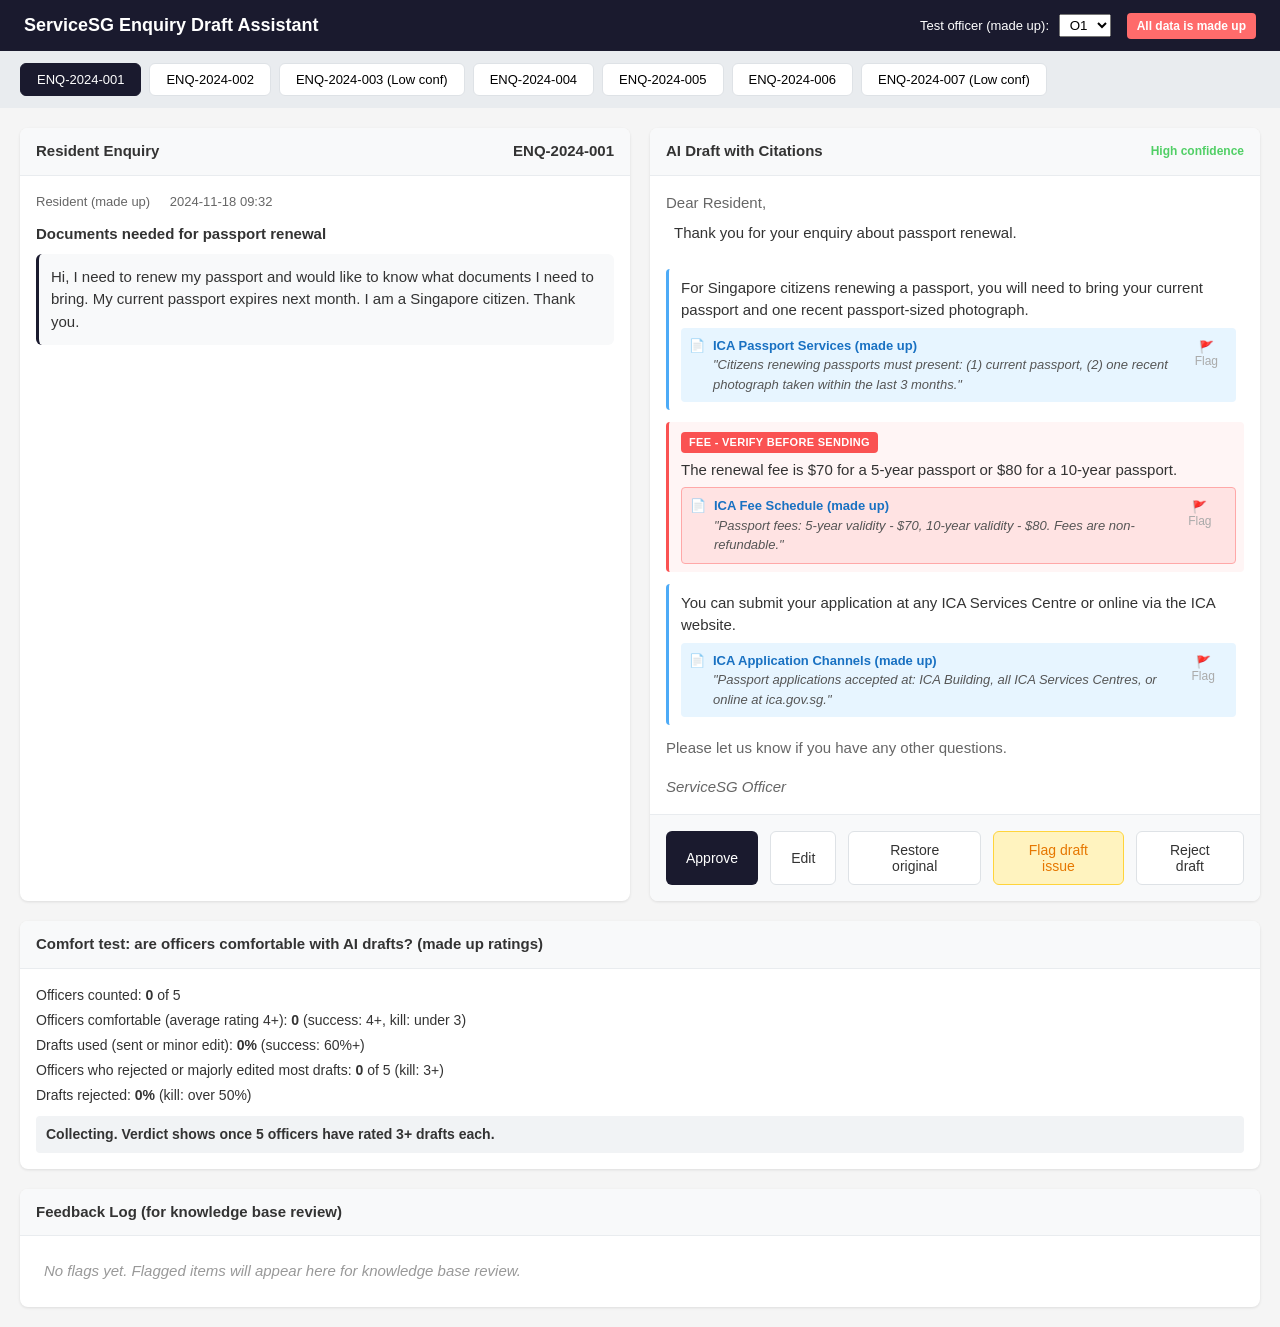
==== day2-validate/prototype/index.html @ 6a1ffd7c "Add reject/major-edit kill switch and auto edit-size to day2 build-log and prototype Co-Authored-By:" ====
<!DOCTYPE html>
<html lang="en">
<head>
  <meta charset="UTF-8">
  <meta name="viewport" content="width=device-width, initial-scale=1.0">
  <title>ServiceSG Enquiry Draft Assistant (Prototype)</title>
  <link rel="stylesheet" href="style.css">
</head>
<body>
  <header>
    <h1>ServiceSG Enquiry Draft Assistant</h1>
    <span class="header-right">
      <label class="officer-picker">Test officer (made up):
        <select id="officer-select">
          <option>O1</option><option>O2</option><option>O3</option><option>O4</option><option>O5</option>
        </select>
      </label>
      <span class="synthetic-badge">All data is made up</span>
    </span>
  </header>

  <nav class="enquiry-nav" id="enquiry-nav"></nav>

  <main class="container">
    <!-- Enquiry Panel (Left) -->
    <section class="panel" id="enquiry-panel">
      <div class="panel-header">
        <span>Resident Enquiry</span>
        <span id="enquiry-id"></span>
      </div>
      <div class="panel-body">
        <div class="enquiry-meta">
          <span id="enquiry-from"></span>
          <span id="enquiry-time"></span>
        </div>
        <div class="enquiry-subject" id="enquiry-subject"></div>
        <div class="enquiry-body" id="enquiry-body"></div>
      </div>
    </section>

    <!-- Draft Panel (Right) -->
    <section class="panel" id="draft-panel">
      <div class="panel-header">
        <span id="draft-panel-title">AI Draft with Citations</span>
        <span id="confidence-badge" style="font-size: 12px; color: #51cf66;">High confidence</span>
      </div>
      <div class="panel-body" id="draft-content">
        <!-- Draft content rendered by JS -->
      </div>
      <div class="actions" id="draft-actions">
        <button class="btn btn-primary" id="btn-approve">Approve</button>
        <button class="btn btn-secondary" id="btn-edit">Edit</button>
        <button class="btn btn-secondary" id="btn-restore">Restore original</button>
        <button class="btn btn-warning" id="btn-flag-all">Flag draft issue</button>
      </div>
    </section>

    <!-- Comfort Test Panel -->
    <section class="panel log-panel">
      <div class="panel-header">
        <span>Comfort test: are officers comfortable with AI drafts? (made up ratings)</span>
      </div>
      <div class="panel-body" id="comfort-summary"></div>
    </section>

    <!-- Feedback Log Panel -->
    <section class="panel log-panel">
      <div class="panel-header">
        <span>Feedback Log (for knowledge base review)</span>
      </div>
      <div class="panel-body" id="feedback-log">
        <p class="empty-log">No flags yet. Flagged items will appear here for knowledge base review.</p>
      </div>
    </section>
  </main>

  <!-- Flag Modal -->
  <div class="modal-overlay" id="flag-modal">
    <div class="modal">
      <h3>Flag wrong citation</h3>
      <p style="margin-bottom: 12px; color: #666; font-size: 14px;">
        This will be logged for knowledge base review. (made up)
      </p>
      <p id="flag-citation-info" style="margin-bottom: 12px; font-size: 13px; background: #f8f9fa; padding: 8px; border-radius: 4px;"></p>
      <label style="display: block; margin-bottom: 8px; font-weight: 500;">What's wrong? (optional)</label>
      <textarea id="flag-note" placeholder="e.g. The fee shown is outdated, the correct fee is $75."></textarea>
      <div class="modal-actions">
        <button class="btn btn-secondary" id="flag-cancel">Cancel</button>
        <button class="btn btn-warning" id="flag-submit">Submit flag</button>
      </div>
    </div>
  </div>

  <!-- High-Risk Confirmation Modal -->
  <div class="modal-overlay" id="confirm-modal">
    <div class="modal">
      <h3>Confirm high-risk claims</h3>
      <p style="margin-bottom: 12px; color: #666; font-size: 14px;">
        This draft contains claims about <strong id="risk-types"></strong>. Please verify each one against the cited policy before approving.
      </p>
      <div id="confirm-checklist" style="margin-bottom: 16px;">
        <!-- Checklist items rendered by JS -->
      </div>
      <div class="modal-actions">
        <button class="btn btn-secondary" id="confirm-cancel">Go back</button>
        <button class="btn btn-primary" id="confirm-approve" disabled>I have verified - Approve</button>
      </div>
    </div>
  </div>

  <!-- Comfort Rating Modal -->
  <div class="modal-overlay" id="rating-modal">
    <div class="modal">
      <h3 id="rating-title">How comfortable were you with this draft?</h3>
      <p style="margin-bottom: 12px; color: #666; font-size: 14px;">
        1 = not comfortable, 5 = fully comfortable. Test ratings are made up.
      </p>
      <div class="rating-row" id="rating-row">
        <button class="btn btn-secondary rating-btn" data-rating="1">1</button>
        <button class="btn btn-secondary rating-btn" data-rating="2">2</button>
        <button class="btn btn-secondary rating-btn" data-rating="3">3</button>
        <button class="btn btn-secondary rating-btn" data-rating="4">4</button>
        <button class="btn btn-secondary rating-btn" data-rating="5">5</button>
      </div>
      <div class="modal-actions">
        <button class="btn btn-secondary" id="rating-cancel">Go back</button>
      </div>
    </div>
  </div>

  <!-- Toast notification -->
  <div class="toast" id="toast"></div>

  <script src="data.js"></script>
  <script src="log.js"></script>
  <script>
    let currentEnquiryIndex = 0;
    let currentFlagTarget = null;
    let highRiskItems = [];
    let pendingAction = null;
    let pendingEditPercent;
    let enquiryShownAt = Date.now();

    function buildTabs() {
      const nav = document.getElementById('enquiry-nav');
      nav.innerHTML = syntheticEnquiries.map((e, i) =>
        `<button class="enquiry-tab" data-index="${i}">${e.id}${e.confidence === 'low' ? ' (Low conf)' : ''}</button>`
      ).join('');
      nav.querySelectorAll('.enquiry-tab').forEach(tab => {
        tab.addEventListener('click', () => {
          currentEnquiryIndex = parseInt(tab.dataset.index);
          renderEnquiry(currentEnquiryIndex);
        });
      });
    }

    // Plain-text version of the draft, used for editing and for measuring how much was changed
    function draftToText(draft) {
      return [draft.greeting, ...draft.paragraphs.map(p => p.text), draft.closing, draft.signature].join('\n\n');
    }

    function enterEditMode(enquiry) {
      const original = draftToText(enquiry.draft);
      document.getElementById('draft-content').innerHTML =
        '<p style="font-size:13px;color:#666;margin-bottom:8px;">Edit the draft below. When you save, the tool measures how much you changed. (made up test)</p>' +
        '<textarea id="edit-box" style="width:100%;min-height:320px;font:inherit;padding:8px;"></textarea>';
      document.getElementById('edit-box').value = original;
      document.getElementById('draft-actions').innerHTML = `
        <button class="btn btn-primary" id="btn-save-edit">Save edit</button>
        <button class="btn btn-secondary" id="btn-cancel-edit">Cancel</button>
      `;
      document.getElementById('btn-cancel-edit').addEventListener('click', () => renderEnquiry(currentEnquiryIndex));
      document.getElementById('btn-save-edit').addEventListener('click', () => {
        const result = classifyEdit(original, document.getElementById('edit-box').value);
        pendingEditPercent = result.pct;
        openRatingModal(result.action);
      });
    }

    function openRatingModal(action) {
      if (action !== 'edited_minor' && action !== 'edited_major') pendingEditPercent = undefined;
      pendingAction = action;
      document.getElementById('rating-modal').classList.add('show');
    }

    function closeRatingModal() {
      document.getElementById('rating-modal').classList.remove('show');
      pendingAction = null;
    }

    function recordRating(rating) {
      if (!pendingAction) return;
      const action = pendingAction;
      logComfort({
        officer: document.getElementById('officer-select').value,
        enquiry_id: syntheticEnquiries[currentEnquiryIndex].id,
        action: action,
        rating: rating,
        seconds_to_decide: Math.round((Date.now() - enquiryShownAt) / 1000),
        edit_percent: pendingEditPercent
      });
      closeRatingModal();
      const label = { sent: 'sent', edited_minor: 'used with minor edits', edited_major: 'majorly edited', discarded: 'rejected' }[action];
      const pctNote = pendingEditPercent === undefined ? '' : ` (${pendingEditPercent}% of text changed)`;
      showToast(`Draft ${label}${pctNote}. Rating ${rating} logged. (made up)`);
    }

    function renderEnquiry(index) {
      const enquiry = syntheticEnquiries[index];
      enquiryShownAt = Date.now();
      document.getElementById('enquiry-id').textContent = enquiry.id;
      document.getElementById('enquiry-from').textContent = enquiry.enquiry.from;
      document.getElementById('enquiry-time').textContent = enquiry.timestamp;
      document.getElementById('enquiry-subject').textContent = enquiry.enquiry.subject;
      document.getElementById('enquiry-body').textContent = enquiry.enquiry.body;

      // Update tabs
      document.querySelectorAll('.enquiry-tab').forEach((tab, i) => {
        tab.classList.toggle('active', i === index);
      });

      // Check confidence level
      if (enquiry.confidence === 'low') {
        renderLowConfidence(enquiry);
      } else {
        renderDraft(enquiry);
      }
    }

    function renderLowConfidence(enquiry) {
      // Update header
      document.getElementById('draft-panel-title').textContent = 'No Draft Available';
      document.getElementById('confidence-badge').textContent = 'Low confidence';
      document.getElementById('confidence-badge').style.color = '#fa5252';

      // Log low confidence event
      logLowConfidence(enquiry.id, 'Multiple topics detected; case requires officer judgment');

      // Render suggested policies instead of draft
      let html = `
        <div class="low-confidence-notice">
          <div class="notice-icon">⚠️</div>
          <div class="notice-text">
            <strong>No draft generated</strong>
            <p>This enquiry involves multiple topics or edge cases that require officer judgment. Here are the closest policy pages to help you draft a reply:</p>
          </div>
        </div>
        <div class="suggested-policies">
          <h4>Suggested policy pages</h4>
      `;

      enquiry.suggestedPolicies.forEach((policy, i) => {
        html += `
          <div class="policy-card">
            <div class="policy-source">${policy.source}</div>
            <p class="policy-passage">"${policy.passage}"</p>
            <a href="${policy.url}" class="policy-link">View full policy →</a>
          </div>
        `;
      });

      html += `</div>`;

      document.getElementById('draft-content').innerHTML = html;

      // Update actions for low confidence
      document.getElementById('draft-actions').innerHTML = `
        <button class="btn btn-primary" id="btn-start-scratch">Start from scratch</button>
        <button class="btn btn-warning" id="btn-escalate">Escalate to senior officer</button>
      `;

      // Attach new event listeners
      document.getElementById('btn-start-scratch').addEventListener('click', () => {
        showToast('Opening blank reply editor. (not implemented in prototype)');
      });
      document.getElementById('btn-escalate').addEventListener('click', () => {
        showToast('Escalated to senior officer queue. (made up)');
      });
    }

    function renderDraft(enquiry) {
      // Update header
      document.getElementById('draft-panel-title').textContent = 'AI Draft with Citations';
      document.getElementById('confidence-badge').textContent = 'High confidence';
      document.getElementById('confidence-badge').style.color = '#51cf66';

      const draft = enquiry.draft;
      highRiskItems = [];
      let html = `<p class="draft-greeting">${draft.greeting}</p>`;

      draft.paragraphs.forEach((para, i) => {
        const hasCitation = para.citation !== null;
        const isHighRisk = para.highRisk;

        if (isHighRisk) {
          highRiskItems.push({
            type: para.highRisk,
            text: para.text,
            source: para.citation.source
          });
        }

        html += `<div class="draft-paragraph ${hasCitation ? 'has-citation' : ''} ${isHighRisk ? 'high-risk' : ''}">`;

        if (isHighRisk) {
          html += `<span class="high-risk-badge">${para.highRisk.toUpperCase()} - Verify before sending</span>`;
        }

        html += `<p class="draft-text">${para.text}</p>`;

        if (hasCitation) {
          html += `
            <div class="citation ${isHighRisk ? 'citation-high-risk' : ''}">
              <span class="citation-icon">📄</span>
              <div>
                <span class="citation-source">${para.citation.source}</span>
                <p class="citation-passage">"${para.citation.passage}"</p>
              </div>
              <button class="flag-btn" data-para="${i}" title="Flag this citation as incorrect">🚩 Flag</button>
            </div>
          `;
        }
        html += `</div>`;
      });

      html += `<p class="draft-closing">${draft.closing}</p>`;
      html += `<p class="draft-signature">${draft.signature}</p>`;

      document.getElementById('draft-content').innerHTML = html;

      // Restore default actions
      document.getElementById('draft-actions').innerHTML = `
        <button class="btn btn-primary" id="btn-approve">Approve</button>
        <button class="btn btn-secondary" id="btn-edit">Edit</button>
        <button class="btn btn-secondary" id="btn-restore">Restore original</button>
        <button class="btn btn-warning" id="btn-flag-all">Flag draft issue</button>
        <button class="btn btn-secondary" id="btn-discard">Reject draft</button>
      `;

      // Attach event listeners
      document.querySelectorAll('.flag-btn').forEach(btn => {
        btn.addEventListener('click', (e) => {
          const paraIndex = parseInt(e.target.dataset.para);
          const para = draft.paragraphs[paraIndex];
          openFlagModal(enquiry.id, para);
        });
      });

      document.getElementById('btn-approve').addEventListener('click', handleApprove);
      document.getElementById('btn-edit').addEventListener('click', () => enterEditMode(enquiry));
      document.getElementById('btn-discard').addEventListener('click', () => {
        openRatingModal('discarded');
      });
      document.getElementById('btn-restore').addEventListener('click', () => {
        renderEnquiry(currentEnquiryIndex);
        showToast('Original draft restored.');
      });
      document.getElementById('btn-flag-all').addEventListener('click', () => {
        const firstCitedPara = draft.paragraphs.find(p => p.citation);
        if (firstCitedPara) {
          openFlagModal(enquiry.id, firstCitedPara);
        }
      });
    }

    function handleApprove() {
      if (highRiskItems.length > 0) {
        openConfirmModal();
      } else {
        openRatingModal('sent');
      }
    }

    function openConfirmModal() {
      const riskTypes = [...new Set(highRiskItems.map(item => item.type))];
      document.getElementById('risk-types').textContent = riskTypes.join(', ');

      let checklistHtml = '';
      highRiskItems.forEach((item, i) => {
        checklistHtml += `
          <label class="confirm-checkbox">
            <input type="checkbox" data-index="${i}" class="risk-check">
            <span class="checkmark"></span>
            <div class="check-content">
              <span class="check-type">${item.type.toUpperCase()}</span>
              <span class="check-text">"${item.text}"</span>
              <span class="check-source">Source: ${item.source}</span>
            </div>
          </label>
        `;
      });

      document.getElementById('confirm-checklist').innerHTML = checklistHtml;
      document.getElementById('confirm-approve').disabled = true;
      document.getElementById('confirm-modal').classList.add('show');

      // Attach checkbox listeners
      document.querySelectorAll('.risk-check').forEach(cb => {
        cb.addEventListener('change', updateConfirmButton);
      });
    }

    function updateConfirmButton() {
      const allChecked = Array.from(document.querySelectorAll('.risk-check')).every(cb => cb.checked);
      document.getElementById('confirm-approve').disabled = !allChecked;
    }

    function closeConfirmModal() {
      document.getElementById('confirm-modal').classList.remove('show');
    }

    function openFlagModal(enquiryId, para) {
      currentFlagTarget = {
        enquiryId: enquiryId,
        citation: para.citation.source,
        draftText: para.text
      };
      document.getElementById('flag-citation-info').innerHTML =
        `<strong>Citation:</strong> ${para.citation.source}<br><strong>Text:</strong> "${para.text}"`;
      document.getElementById('flag-note').value = '';
      document.getElementById('flag-modal').classList.add('show');
    }

    function closeFlagModal() {
      document.getElementById('flag-modal').classList.remove('show');
      currentFlagTarget = null;
    }

    function showToast(message) {
      const toast = document.getElementById('toast');
      toast.textContent = message;
      toast.classList.add('show');
      setTimeout(() => toast.classList.remove('show'), 3000);
    }

    // Event listeners
    document.querySelectorAll('.rating-btn').forEach(btn => {
      btn.addEventListener('click', () => recordRating(parseInt(btn.dataset.rating)));
    });
    document.getElementById('rating-cancel').addEventListener('click', closeRatingModal);

    document.getElementById('flag-cancel').addEventListener('click', closeFlagModal);

    document.getElementById('flag-submit').addEventListener('click', () => {
      if (currentFlagTarget) {
        const note = document.getElementById('flag-note').value;
        flagWrongCitation(
          currentFlagTarget.enquiryId,
          currentFlagTarget.citation,
          currentFlagTarget.draftText,
          note
        );
        closeFlagModal();
        showToast('Flag submitted for knowledge base review.');
      }
    });

    document.getElementById('confirm-cancel').addEventListener('click', closeConfirmModal);

    document.getElementById('confirm-approve').addEventListener('click', () => {
      closeConfirmModal();
      openRatingModal('sent');
    });

    // Close modals on overlay click
    document.getElementById('flag-modal').addEventListener('click', (e) => {
      if (e.target.id === 'flag-modal') closeFlagModal();
    });
    document.getElementById('confirm-modal').addEventListener('click', (e) => {
      if (e.target.id === 'confirm-modal') closeConfirmModal();
    });

    // Initial render
    buildTabs();
    renderEnquiry(0);
    updateComfortDisplay();
  </script>
</body>
</html>
---- day2-validate/prototype/style.css ----
/* Prototype styles for ServiceSG enquiry drafting assistant */
/* All data shown is synthetic (made up) */

* {
  box-sizing: border-box;
  margin: 0;
  padding: 0;
}

body {
  font-family: -apple-system, BlinkMacSystemFont, "Segoe UI", Roboto, sans-serif;
  font-size: 15px;
  line-height: 1.5;
  color: #333;
  background: #f5f5f5;
}

header {
  background: #1a1a2e;
  color: white;
  padding: 12px 24px;
  display: flex;
  justify-content: space-between;
  align-items: center;
}

header h1 {
  font-size: 18px;
  font-weight: 600;
}

.synthetic-badge {
  background: #ff6b6b;
  color: white;
  padding: 4px 10px;
  border-radius: 4px;
  font-size: 12px;
  font-weight: 600;
}

.container {
  display: grid;
  grid-template-columns: 1fr 1fr;
  gap: 20px;
  padding: 20px;
  max-width: 1400px;
  margin: 0 auto;
}

.panel {
  background: white;
  border-radius: 8px;
  box-shadow: 0 1px 3px rgba(0,0,0,0.1);
  overflow: hidden;
}

.panel-header {
  background: #f8f9fa;
  padding: 12px 16px;
  border-bottom: 1px solid #e9ecef;
  font-weight: 600;
  display: flex;
  justify-content: space-between;
  align-items: center;
}

.panel-body {
  padding: 16px;
}

.enquiry-meta {
  font-size: 13px;
  color: #666;
  margin-bottom: 12px;
}

.enquiry-meta span {
  margin-right: 16px;
}

.enquiry-subject {
  font-weight: 600;
  margin-bottom: 8px;
}

.enquiry-body {
  background: #f8f9fa;
  padding: 12px;
  border-radius: 6px;
  border-left: 3px solid #1a1a2e;
}

/* Draft styling */
.draft-paragraph {
  margin-bottom: 12px;
  padding: 8px;
  border-radius: 4px;
  position: relative;
}

.draft-paragraph:hover {
  background: #f8f9fa;
}

.draft-paragraph.has-citation {
  border-left: 3px solid #4dabf7;
  padding-left: 12px;
}

.draft-text {
  margin-bottom: 4px;
}

.citation {
  font-size: 13px;
  color: #666;
  display: flex;
  align-items: flex-start;
  gap: 8px;
  background: #e7f5ff;
  padding: 8px;
  border-radius: 4px;
  margin-top: 6px;
}

.citation-icon {
  color: #4dabf7;
  flex-shrink: 0;
}

.citation-source {
  font-weight: 600;
  color: #1971c2;
}

.citation-passage {
  font-style: italic;
  color: #555;
}

.flag-btn {
  background: none;
  border: none;
  color: #aaa;
  cursor: pointer;
  font-size: 12px;
  padding: 4px 8px;
  border-radius: 4px;
  margin-left: auto;
}

.flag-btn:hover {
  background: #fff3bf;
  color: #e67700;
}

.draft-greeting,
.draft-closing,
.draft-signature {
  color: #666;
}

.draft-signature {
  font-style: italic;
  margin-top: 16px;
}

/* Action buttons */
.actions {
  display: flex;
  gap: 12px;
  padding: 16px;
  border-top: 1px solid #e9ecef;
  background: #f8f9fa;
}

.btn {
  padding: 10px 20px;
  border-radius: 6px;
  border: none;
  font-size: 14px;
  font-weight: 500;
  cursor: pointer;
  transition: all 0.15s ease;
}

.btn-primary {
  background: #1a1a2e;
  color: white;
}

.btn-primary:hover {
  background: #2d2d44;
}

.btn-secondary {
  background: white;
  border: 1px solid #dee2e6;
  color: #333;
}

.btn-secondary:hover {
  background: #f8f9fa;
}

.btn-warning {
  background: #fff3bf;
  border: 1px solid #ffd43b;
  color: #e67700;
}

.btn-warning:hover {
  background: #ffe066;
}

/* Enquiry navigation */
.enquiry-nav {
  display: flex;
  gap: 8px;
  padding: 12px 20px;
  background: #e9ecef;
}

.enquiry-tab {
  padding: 8px 16px;
  background: white;
  border: 1px solid #dee2e6;
  border-radius: 6px;
  cursor: pointer;
  font-size: 13px;
}

.enquiry-tab.active {
  background: #1a1a2e;
  color: white;
  border-color: #1a1a2e;
}

/* Feedback log panel */
.log-panel {
  grid-column: 1 / -1;
}

.log-entry {
  display: flex;
  align-items: center;
  gap: 12px;
  padding: 10px;
  border-bottom: 1px solid #e9ecef;
}

.log-type {
  font-size: 12px;
  padding: 3px 8px;
  border-radius: 4px;
  font-weight: 500;
}

.log-type.wrong_citation {
  background: #fff3bf;
  color: #e67700;
}

.log-type.low_confidence {
  background: #ffe3e3;
  color: #c92a2a;
}

.log-enquiry {
  font-family: monospace;
  font-size: 13px;
  color: #666;
}

.log-note {
  font-style: italic;
  color: #666;
  font-size: 13px;
}

.empty-log {
  color: #999;
  font-style: italic;
  padding: 8px;
}

/* Modal */
.modal-overlay {
  display: none;
  position: fixed;
  top: 0;
  left: 0;
  right: 0;
  bottom: 0;
  background: rgba(0,0,0,0.5);
  align-items: center;
  justify-content: center;
  z-index: 100;
}

.modal-overlay.show {
  display: flex;
}

.modal {
  background: white;
  border-radius: 8px;
  padding: 24px;
  max-width: 500px;
  width: 90%;
}

.modal h3 {
  margin-bottom: 16px;
}

.modal textarea {
  width: 100%;
  padding: 10px;
  border: 1px solid #dee2e6;
  border-radius: 6px;
  font-family: inherit;
  font-size: 14px;
  resize: vertical;
  min-height: 80px;
}

.modal-actions {
  display: flex;
  gap: 12px;
  margin-top: 16px;
  justify-content: flex-end;
}

/* Toast notification */
.toast {
  position: fixed;
  bottom: 24px;
  right: 24px;
  background: #1a1a2e;
  color: white;
  padding: 12px 20px;
  border-radius: 6px;
  display: none;
  z-index: 200;
}

.toast.show {
  display: block;
  animation: slideIn 0.3s ease;
}

@keyframes slideIn {
  from {
    transform: translateY(20px);
    opacity: 0;
  }
  to {
    transform: translateY(0);
    opacity: 1;
  }
}

/* Low confidence screen */
.low-confidence-notice {
  display: flex;
  gap: 12px;
  padding: 16px;
  background: #fff3bf;
  border-radius: 8px;
  border: 1px solid #ffd43b;
  margin-bottom: 20px;
}

.notice-icon {
  font-size: 24px;
  flex-shrink: 0;
}

.notice-text strong {
  display: block;
  margin-bottom: 4px;
  color: #e67700;
}

.notice-text p {
  color: #666;
  font-size: 14px;
}

.suggested-policies h4 {
  font-size: 14px;
  color: #666;
  margin-bottom: 12px;
  text-transform: uppercase;
  letter-spacing: 0.5px;
}

.policy-card {
  background: #f8f9fa;
  border: 1px solid #e9ecef;
  border-radius: 6px;
  padding: 12px;
  margin-bottom: 12px;
}

.policy-source {
  font-weight: 600;
  color: #1971c2;
  margin-bottom: 6px;
}

.policy-passage {
  font-style: italic;
  color: #555;
  font-size: 14px;
  margin-bottom: 8px;
}

.policy-link {
  font-size: 13px;
  color: #1971c2;
  text-decoration: none;
}

.policy-link:hover {
  text-decoration: underline;
}

/* High-risk styling */
.draft-paragraph.high-risk {
  border-left: 3px solid #fa5252;
  background: #fff5f5;
}

.high-risk-badge {
  display: inline-block;
  background: #fa5252;
  color: white;
  font-size: 11px;
  font-weight: 600;
  padding: 2px 8px;
  border-radius: 4px;
  margin-bottom: 6px;
  text-transform: uppercase;
  letter-spacing: 0.3px;
}

.citation-high-risk {
  background: #ffe3e3;
  border: 1px solid #ffa8a8;
}

/* Confirmation modal checkbox */
.confirm-checkbox {
  display: flex;
  align-items: flex-start;
  gap: 12px;
  padding: 12px;
  background: #f8f9fa;
  border-radius: 6px;
  margin-bottom: 8px;
  cursor: pointer;
}

.confirm-checkbox input[type="checkbox"] {
  width: 20px;
  height: 20px;
  margin-top: 2px;
  flex-shrink: 0;
  cursor: pointer;
}

.check-content {
  display: flex;
  flex-direction: column;
  gap: 4px;
}

.check-type {
  font-size: 11px;
  font-weight: 600;
  color: #fa5252;
  text-transform: uppercase;
}

.check-text {
  font-size: 14px;
  color: #333;
}

.check-source {
  font-size: 12px;
  color: #666;
}

.btn-primary:disabled {
  background: #adb5bd;
  cursor: not-allowed;
}

.btn-primary:disabled:hover {
  background: #adb5bd;
}

/* ---- Comfort test (Day 2 assumption test) ---- */
.header-right {
  display: flex;
  align-items: center;
  gap: 16px;
}

.officer-picker {
  font-size: 13px;
}

.officer-picker select {
  margin-left: 6px;
  padding: 2px 6px;
}

.rating-row {
  display: flex;
  gap: 8px;
  margin-bottom: 16px;
}

.rating-btn {
  flex: 1;
  font-size: 16px;
}

.comfort-line {
  font-size: 14px;
  margin-bottom: 4px;
}

.comfort-verdict {
  margin-top: 10px;
  padding: 8px 10px;
  border-radius: 4px;
  font-size: 14px;
  font-weight: 600;
  background: #f1f3f5;
}

.verdict-success { background: #d3f9d8; color: #2b8a3e; }
.verdict-kill { background: #ffe3e3; color: #c92a2a; }
.verdict-unclear { background: #fff3bf; color: #8a6d00; }
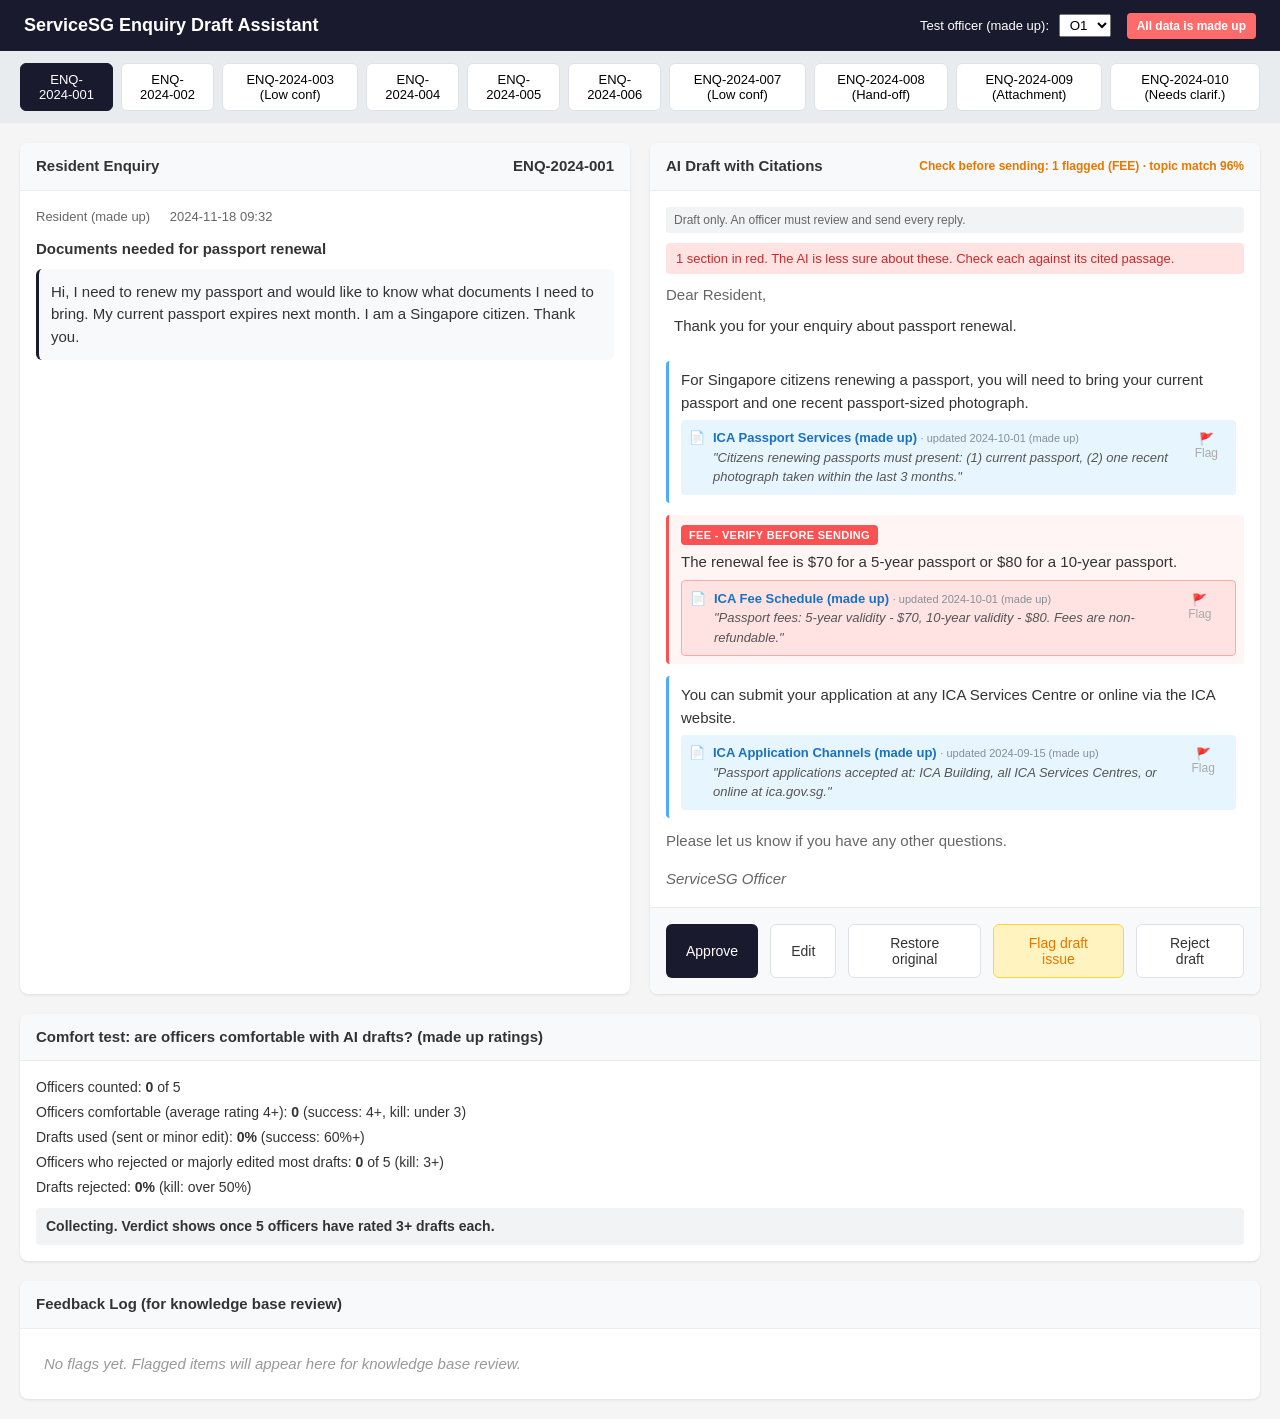
==== commit 50838923: "Update day2 prototype to latest context-skill and align confidence badge with flagged sections Co-Au" ====
--- a/day2-validate/prototype/index.html
+++ b/day2-validate/prototype/index.html
@@ -35,6 +35,7 @@
         </div>
         <div class="enquiry-subject" id="enquiry-subject"></div>
         <div class="enquiry-body" id="enquiry-body"></div>
+        <div class="enquiry-attachment" id="enquiry-attachment" style="display:none;"></div>
       </div>
     </section>
 
@@ -42,7 +43,7 @@
     <section class="panel" id="draft-panel">
       <div class="panel-header">
         <span id="draft-panel-title">AI Draft with Citations</span>
-        <span id="confidence-badge" style="font-size: 12px; color: #51cf66;">High confidence</span>
+        <span id="confidence-badge" style="font-size: 12px;"></span>
       </div>
       <div class="panel-body" id="draft-content">
         <!-- Draft content rendered by JS -->
@@ -141,10 +142,24 @@
     let pendingEditPercent;
     let enquiryShownAt = Date.now();
 
+    // Short labels for each no-draft case (from context-skill.md rules 2, 7, 8, 9)
+    const NO_DRAFT_INFO = {
+      low_confidence:      { tab: 'Low conf',      badge: 'Low confidence',      title: 'No draft generated',        text: 'Confidence is below 90%. Here are the closest policy pages to help you draft a reply:' },
+      needs_clarification: { tab: 'Needs clarif.', badge: 'NEEDS CLARIFICATION', title: 'NEEDS CLARIFICATION',        text: 'The answer is not in the policy pages the AI is allowed to use, so it did not guess.' },
+      handoff:             { tab: 'Hand-off',      badge: 'Hand off to human lead', title: 'Hand off to a human lead', text: 'Complaints, legal action, regulators and vulnerable residents are not drafted by the AI.' },
+      attachment:          { tab: 'Attachment',    badge: 'Attachment not readable', title: 'Attachment could not be read', text: 'The AI will not guess what the attachment says.' }
+    };
+    // Last-updated date for a cited policy page, from policySources in data.js
+    function sourceDate(source) {
+      const name = source.replace(' (made up)', '');
+      return policySources[name] ? ` · updated ${policySources[name]} (made up)` : '';
+    }
+    function noDraftLabel(type) { return NO_DRAFT_INFO[type].tab; }
+
     function buildTabs() {
       const nav = document.getElementById('enquiry-nav');
       nav.innerHTML = syntheticEnquiries.map((e, i) =>
-        `<button class="enquiry-tab" data-index="${i}">${e.id}${e.confidence === 'low' ? ' (Low conf)' : ''}</button>`
+        `<button class="enquiry-tab" data-index="${i}">${e.id}${e.draft === null ? ' (' + noDraftLabel(e.noDraft.type) + ')' : ''}</button>`
       ).join('');
       nav.querySelectorAll('.enquiry-tab').forEach(tab => {
         tab.addEventListener('click', () => {
@@ -220,73 +235,79 @@
       });
 
       // Check confidence level
-      if (enquiry.confidence === 'low') {
-        renderLowConfidence(enquiry);
+      // Show any attachment under the enquiry text
+      const att = enquiry.attachment;
+      const attEl = document.getElementById('enquiry-attachment');
+      attEl.textContent = att ? `Attachment: ${att.name}${att.readable ? '' : ' (could not be read)'}` : '';
+      attEl.style.display = att ? 'block' : 'none';
+
+      if (enquiry.draft === null) {
+        renderNoDraft(enquiry);
       } else {
         renderDraft(enquiry);
       }
     }
 
-    function renderLowConfidence(enquiry) {
-      // Update header
+    function renderNoDraft(enquiry) {
+      const info = NO_DRAFT_INFO[enquiry.noDraft.type];
+      const pct = enquiry.confidencePct === null || enquiry.confidencePct === undefined ? '' : ` (${enquiry.confidencePct}%)`;
       document.getElementById('draft-panel-title').textContent = 'No Draft Available';
-      document.getElementById('confidence-badge').textContent = 'Low confidence';
+      document.getElementById('confidence-badge').textContent = info.badge + pct;
       document.getElementById('confidence-badge').style.color = '#fa5252';
 
-      // Log low confidence event
-      logLowConfidence(enquiry.id, 'Multiple topics detected; case requires officer judgment');
-
-      // Render suggested policies instead of draft
+      logNoDraft(enquiry.id, enquiry.noDraft.type, enquiry.noDraft.reason);
+
       let html = `
         <div class="low-confidence-notice">
           <div class="notice-icon">⚠️</div>
           <div class="notice-text">
-            <strong>No draft generated</strong>
-            <p>This enquiry involves multiple topics or edge cases that require officer judgment. Here are the closest policy pages to help you draft a reply:</p>
+            <strong>${info.title}</strong>
+            <p>${enquiry.noDraft.reason}</p>
+            <p>${info.text}</p>
           </div>
         </div>
-        <div class="suggested-policies">
-          <h4>Suggested policy pages</h4>
       `;
 
-      enquiry.suggestedPolicies.forEach((policy, i) => {
-        html += `
-          <div class="policy-card">
-            <div class="policy-source">${policy.source}</div>
-            <p class="policy-passage">"${policy.passage}"</p>
-            <a href="${policy.url}" class="policy-link">View full policy →</a>
-          </div>
-        `;
-      });
-
-      html += `</div>`;
+      if (enquiry.suggestedPolicies.length > 0) {
+        html += `<div class="suggested-policies"><h4>Closest policy pages (up to 3)</h4>`;
+        enquiry.suggestedPolicies.slice(0, 3).forEach(policy => {
+          html += `
+            <div class="policy-card">
+              <div class="policy-source">${policy.source}</div>
+              <p class="policy-passage">"${policy.passage}"</p>
+              <a href="${policy.url}" class="policy-link">View full policy →</a>
+            </div>
+          `;
+        });
+        html += `</div>`;
+      }
 
       document.getElementById('draft-content').innerHTML = html;
 
-      // Update actions for low confidence
+      const handoff = enquiry.noDraft.type === 'handoff';
       document.getElementById('draft-actions').innerHTML = `
-        <button class="btn btn-primary" id="btn-start-scratch">Start from scratch</button>
-        <button class="btn btn-warning" id="btn-escalate">Escalate to senior officer</button>
+        <button class="btn btn-primary" id="btn-start-scratch">${handoff ? 'Open case file' : 'Start from scratch'}</button>
+        <button class="btn btn-warning" id="btn-escalate">${handoff ? 'Hand off to human lead' : 'Escalate to senior officer'}</button>
       `;
-
-      // Attach new event listeners
       document.getElementById('btn-start-scratch').addEventListener('click', () => {
         showToast('Opening blank reply editor. (not implemented in prototype)');
       });
       document.getElementById('btn-escalate').addEventListener('click', () => {
-        showToast('Escalated to senior officer queue. (made up)');
+        showToast(handoff ? 'Handed off to a human lead. (made up)' : 'Escalated to senior officer queue. (made up)');
       });
     }
 
     function renderDraft(enquiry) {
       // Update header
       document.getElementById('draft-panel-title').textContent = 'AI Draft with Citations';
-      document.getElementById('confidence-badge').textContent = 'High confidence';
-      document.getElementById('confidence-badge').style.color = '#51cf66';
-
       const draft = enquiry.draft;
       highRiskItems = [];
-      let html = `<p class="draft-greeting">${draft.greeting}</p>`;
+      let html = `<p class="draft-only-note">Draft only. An officer must review and send every reply.</p>`;
+      const flaggedCount = draft.paragraphs.filter(p => p.highRisk).length;
+      html += flaggedCount > 0
+        ? `<p class="flag-summary flag-summary-red">${flaggedCount} section${flaggedCount > 1 ? 's' : ''} in red. The AI is less sure about these. Check each against its cited passage.</p>`
+        : `<p class="flag-summary flag-summary-green">No sections flagged. Still check the citations before sending.</p>`;
+      html += `<p class="draft-greeting">${draft.greeting}</p>`;
 
       draft.paragraphs.forEach((para, i) => {
         const hasCitation = para.citation !== null;
@@ -314,6 +335,7 @@
               <span class="citation-icon">📄</span>
               <div>
                 <span class="citation-source">${para.citation.source}</span>
+                <span class="citation-updated">${sourceDate(para.citation.source)}</span>
                 <p class="citation-passage">"${para.citation.passage}"</p>
               </div>
               <button class="flag-btn" data-para="${i}" title="Flag this citation as incorrect">🚩 Flag</button>
@@ -322,6 +344,18 @@
         }
         html += `</div>`;
       });
+
+      // The badge must agree with the red sections. Never show "High confidence" while any
+      // section is flagged red. The percentage is only how well the enquiry matched a policy topic.
+      const badge = document.getElementById('confidence-badge');
+      if (highRiskItems.length > 0) {
+        const types = [...new Set(highRiskItems.map(item => item.type.toUpperCase()))].join(', ');
+        badge.textContent = `Check before sending: ${highRiskItems.length} flagged (${types}) · topic match ${enquiry.confidencePct}%`;
+        badge.style.color = '#e67700';
+      } else {
+        badge.textContent = `High confidence · no flagged sections · topic match ${enquiry.confidencePct}%`;
+        badge.style.color = '#2b8a3e';
+      }
 
       html += `<p class="draft-closing">${draft.closing}</p>`;
       html += `<p class="draft-signature">${draft.signature}</p>`;
--- a/day2-validate/prototype/style.css
+++ b/day2-validate/prototype/style.css
@@ -547,3 +547,35 @@
 .verdict-success { background: #d3f9d8; color: #2b8a3e; }
 .verdict-kill { background: #ffe3e3; color: #c92a2a; }
 .verdict-unclear { background: #fff3bf; color: #8a6d00; }
+
+/* ---- Context skill updates ---- */
+.draft-only-note {
+  font-size: 12px;
+  color: #666;
+  background: #f1f3f5;
+  padding: 4px 8px;
+  border-radius: 4px;
+  margin-bottom: 10px;
+}
+
+.citation-updated {
+  font-size: 11px;
+  color: #868e96;
+}
+
+.enquiry-attachment {
+  margin-top: 10px;
+  padding: 6px 10px;
+  font-size: 13px;
+  background: #fff3bf;
+  border-radius: 4px;
+}
+
+.flag-summary {
+  font-size: 13px;
+  padding: 6px 10px;
+  border-radius: 4px;
+  margin-bottom: 10px;
+}
+.flag-summary-red { background: #ffe3e3; color: #c92a2a; }
+.flag-summary-green { background: #d3f9d8; color: #2b8a3e; }
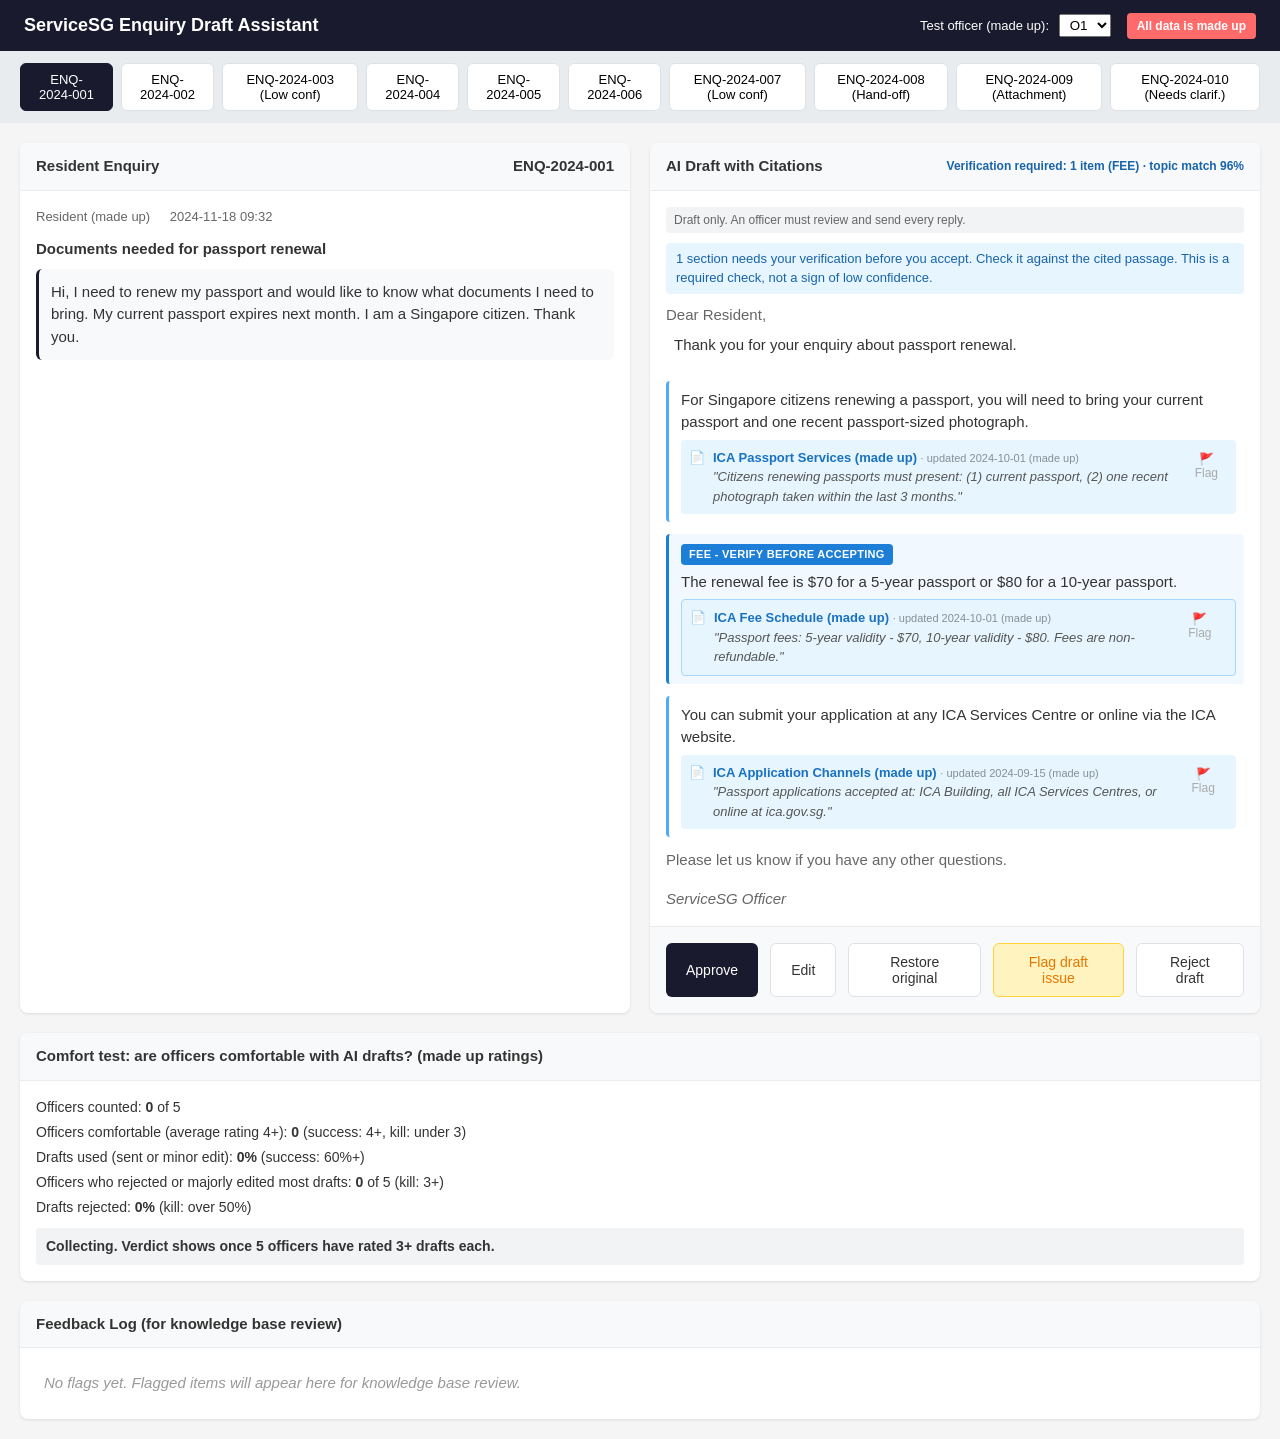
==== commit 4434578c: "Show verify-required sections in blue, not red; add colour meanings to context-skill.md Co-Authored-" ====
--- a/day2-validate/prototype/index.html
+++ b/day2-validate/prototype/index.html
@@ -305,8 +305,8 @@
       let html = `<p class="draft-only-note">Draft only. An officer must review and send every reply.</p>`;
       const flaggedCount = draft.paragraphs.filter(p => p.highRisk).length;
       html += flaggedCount > 0
-        ? `<p class="flag-summary flag-summary-red">${flaggedCount} section${flaggedCount > 1 ? 's' : ''} in red. The AI is less sure about these. Check each against its cited passage.</p>`
-        : `<p class="flag-summary flag-summary-green">No sections flagged. Still check the citations before sending.</p>`;
+        ? `<p class="flag-summary flag-summary-verify">${flaggedCount} section${flaggedCount > 1 ? 's need' : ' needs'} your verification before you accept. Check ${flaggedCount > 1 ? 'each' : 'it'} against the cited passage. This is a required check, not a sign of low confidence.</p>`
+        : `<p class="flag-summary flag-summary-green">Nothing here needs verification. Still check the citations before sending.</p>`;
       html += `<p class="draft-greeting">${draft.greeting}</p>`;
 
       draft.paragraphs.forEach((para, i) => {
@@ -324,7 +324,7 @@
         html += `<div class="draft-paragraph ${hasCitation ? 'has-citation' : ''} ${isHighRisk ? 'high-risk' : ''}">`;
 
         if (isHighRisk) {
-          html += `<span class="high-risk-badge">${para.highRisk.toUpperCase()} - Verify before sending</span>`;
+          html += `<span class="high-risk-badge">${para.highRisk.toUpperCase()} - Verify before accepting</span>`;
         }
 
         html += `<p class="draft-text">${para.text}</p>`;
@@ -345,15 +345,16 @@
         html += `</div>`;
       });
 
-      // The badge must agree with the red sections. Never show "High confidence" while any
-      // section is flagged red. The percentage is only how well the enquiry matched a policy topic.
+      // The badge must agree with the blue "verify" sections. Never show a plain "High confidence"
+      // while any section still needs the officer's verification. Blue means "verify first",
+      // not low confidence. The percentage is only how well the enquiry matched a policy topic.
       const badge = document.getElementById('confidence-badge');
       if (highRiskItems.length > 0) {
         const types = [...new Set(highRiskItems.map(item => item.type.toUpperCase()))].join(', ');
-        badge.textContent = `Check before sending: ${highRiskItems.length} flagged (${types}) · topic match ${enquiry.confidencePct}%`;
-        badge.style.color = '#e67700';
+        badge.textContent = `Verification required: ${highRiskItems.length} item${highRiskItems.length > 1 ? 's' : ''} (${types}) · topic match ${enquiry.confidencePct}%`;
+        badge.style.color = '#1864ab';
       } else {
-        badge.textContent = `High confidence · no flagged sections · topic match ${enquiry.confidencePct}%`;
+        badge.textContent = `High confidence · nothing to verify · topic match ${enquiry.confidencePct}%`;
         badge.style.color = '#2b8a3e';
       }
 
--- a/day2-validate/prototype/style.css
+++ b/day2-validate/prototype/style.css
@@ -427,15 +427,17 @@
   text-decoration: underline;
 }
 
-/* High-risk styling */
+/* Verification-required styling (fees, deadlines, eligibility).
+   Blue on purpose: it means "officer must verify before accepting", NOT low confidence.
+   Red is kept for low-confidence and no-draft screens only. */
 .draft-paragraph.high-risk {
-  border-left: 3px solid #fa5252;
-  background: #fff5f5;
+  border-left: 3px solid #1c7ed6;
+  background: #f1f8ff;
 }
 
 .high-risk-badge {
   display: inline-block;
-  background: #fa5252;
+  background: #1c7ed6;
   color: white;
   font-size: 11px;
   font-weight: 600;
@@ -447,8 +449,8 @@
 }
 
 .citation-high-risk {
-  background: #ffe3e3;
-  border: 1px solid #ffa8a8;
+  background: #e7f5ff;
+  border: 1px solid #a5d8ff;
 }
 
 /* Confirmation modal checkbox */
@@ -480,7 +482,7 @@
 .check-type {
   font-size: 11px;
   font-weight: 600;
-  color: #fa5252;
+  color: #1c7ed6;
   text-transform: uppercase;
 }
 
@@ -577,5 +579,5 @@
   border-radius: 4px;
   margin-bottom: 10px;
 }
-.flag-summary-red { background: #ffe3e3; color: #c92a2a; }
+.flag-summary-verify { background: #e7f5ff; color: #1864ab; }
 .flag-summary-green { background: #d3f9d8; color: #2b8a3e; }
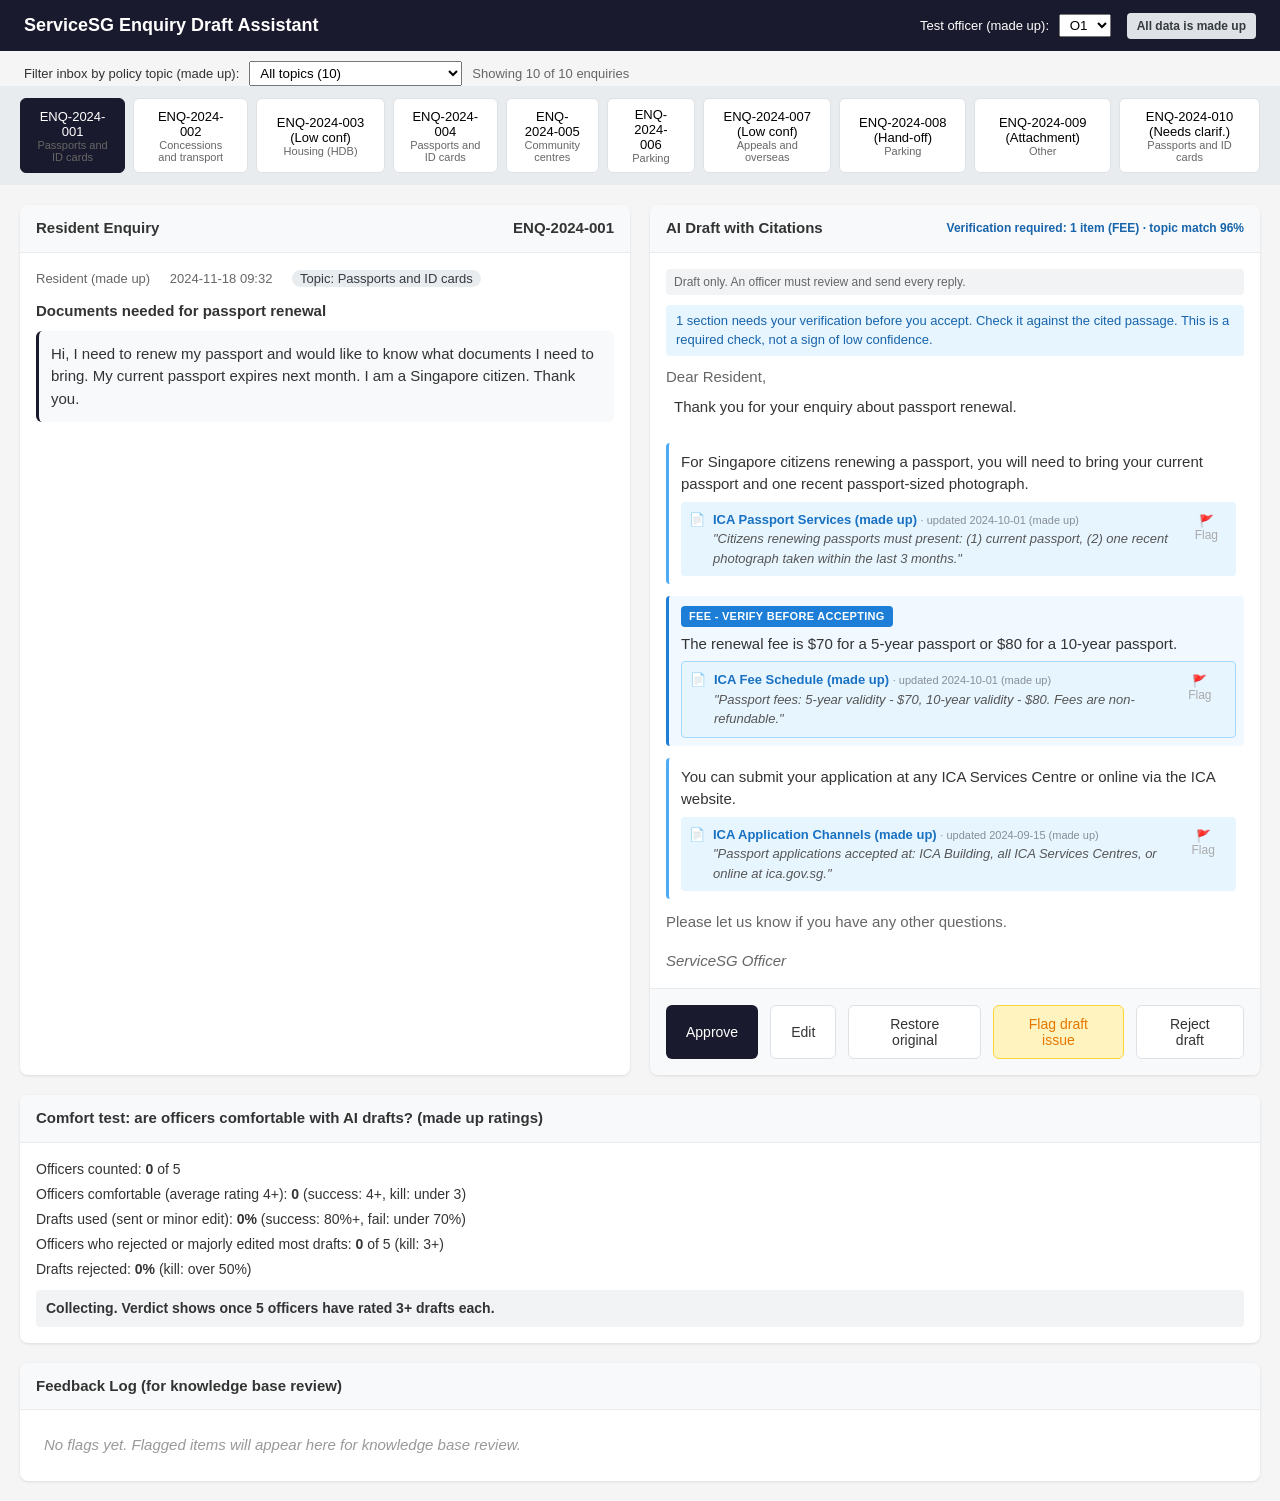
==== commit 8a80c472: "Add topic filter to prototype and record Expand result in PROMPTS.md Co-Authored-By: Claude Sonnet 5" ====
--- a/day2-validate/prototype/index.html
+++ b/day2-validate/prototype/index.html
@@ -19,6 +19,12 @@
     </span>
   </header>
 
+  <div class="topic-filter">
+    <label for="topic-select">Filter inbox by policy topic (made up):</label>
+    <select id="topic-select"></select>
+    <span class="topic-showing" id="topic-showing"></span>
+  </div>
+
   <nav class="enquiry-nav" id="enquiry-nav"></nav>
 
   <main class="container">
@@ -32,6 +38,7 @@
         <div class="enquiry-meta">
           <span id="enquiry-from"></span>
           <span id="enquiry-time"></span>
+          <span class="topic-chip" id="enquiry-topic"></span>
         </div>
         <div class="enquiry-subject" id="enquiry-subject"></div>
         <div class="enquiry-body" id="enquiry-body"></div>
@@ -141,6 +148,57 @@
     let pendingAction = null;
     let pendingEditPercent;
     let enquiryShownAt = Date.now();
+    let currentTopic = 'all';       // 'all', one of policyTopics, or 'Other'
+    const OTHER = 'Other';
+
+    // One topic per enquiry. No topic, or a topic not in the fixed list, goes under Other.
+    function topicOf(e) {
+      return policyTopics.includes(e.topic) ? e.topic : OTHER;
+    }
+    function visibleIndices() {
+      return syntheticEnquiries
+        .map((e, i) => i)
+        .filter(i => currentTopic === 'all' || topicOf(syntheticEnquiries[i]) === currentTopic);
+    }
+    function buildTopicFilter() {
+      const count = t => syntheticEnquiries.filter(e => topicOf(e) === t).length;
+      const options = [`<option value="all">All topics (${syntheticEnquiries.length})</option>`]
+        .concat([...policyTopics, OTHER].map(t => `<option value="${t}">${t} (${count(t)})</option>`));
+      const sel = document.getElementById('topic-select');
+      sel.innerHTML = options.join('');
+      sel.value = currentTopic;
+    }
+    function applyFilter() {
+      buildTopicFilter();
+      buildTabs();
+      const visible = visibleIndices();
+      document.getElementById('topic-showing').textContent =
+        `Showing ${visible.length} of ${syntheticEnquiries.length} enquiries`;
+      if (visible.length === 0) {
+        renderEmpty();
+      } else if (!visible.includes(currentEnquiryIndex) || !document.getElementById('enquiry-id').textContent) {
+        currentEnquiryIndex = visible[0];
+        renderEnquiry(currentEnquiryIndex);
+      } else {
+        markActiveTab(currentEnquiryIndex);   // current enquiry is still visible: keep it as it is
+      }
+    }
+    function markActiveTab(index) {
+      document.querySelectorAll('.enquiry-tab').forEach(tab => {
+        tab.classList.toggle('active', parseInt(tab.dataset.index) === index);
+      });
+    }
+    // Nothing under this topic: show a plain message and no actions
+    function renderEmpty() {
+      ['enquiry-id', 'enquiry-from', 'enquiry-time', 'enquiry-subject', 'enquiry-body', 'enquiry-topic']
+        .forEach(id => { document.getElementById(id).textContent = ''; });
+      document.getElementById('enquiry-attachment').style.display = 'none';
+      document.getElementById('draft-panel-title').textContent = 'No enquiry selected';
+      document.getElementById('confidence-badge').textContent = '';
+      document.getElementById('draft-content').innerHTML =
+        `<p class="empty-log">No enquiries under "${currentTopic}" right now (0). Pick another topic to see more.</p>`;
+      document.getElementById('draft-actions').innerHTML = '';
+    }
 
     // Short labels for each no-draft case (from context-skill.md rules 2, 7, 8, 9)
     const NO_DRAFT_INFO = {
@@ -158,9 +216,10 @@
 
     function buildTabs() {
       const nav = document.getElementById('enquiry-nav');
-      nav.innerHTML = syntheticEnquiries.map((e, i) =>
-        `<button class="enquiry-tab" data-index="${i}">${e.id}${e.draft === null ? ' (' + noDraftLabel(e.noDraft.type) + ')' : ''}</button>`
-      ).join('');
+      nav.innerHTML = visibleIndices().map(i => {
+        const e = syntheticEnquiries[i];
+        return `<button class="enquiry-tab" data-index="${i}">${e.id}${e.draft === null ? ' (' + noDraftLabel(e.noDraft.type) + ')' : ''}<span class="tab-topic">${topicOf(e)}</span></button>`;
+      }).join('');
       nav.querySelectorAll('.enquiry-tab').forEach(tab => {
         tab.addEventListener('click', () => {
           currentEnquiryIndex = parseInt(tab.dataset.index);
@@ -229,10 +288,10 @@
       document.getElementById('enquiry-subject').textContent = enquiry.enquiry.subject;
       document.getElementById('enquiry-body').textContent = enquiry.enquiry.body;
 
-      // Update tabs
-      document.querySelectorAll('.enquiry-tab').forEach((tab, i) => {
-        tab.classList.toggle('active', i === index);
-      });
+      document.getElementById('enquiry-topic').textContent = 'Topic: ' + topicOf(enquiry);
+
+      // Update tabs (match on the enquiry index, because the filter can hide some tabs)
+      markActiveTab(index);
 
       // Check confidence level
       // Show any attachment under the enquiry text
@@ -506,8 +565,11 @@
     });
 
     // Initial render
-    buildTabs();
-    renderEnquiry(0);
+    document.getElementById('topic-select').addEventListener('change', (ev) => {
+      currentTopic = ev.target.value;
+      applyFilter();
+    });
+    applyFilter();
     updateComfortDisplay();
   </script>
 </body>
--- a/day2-validate/prototype/style.css
+++ b/day2-validate/prototype/style.css
@@ -30,8 +30,9 @@
 }
 
 .synthetic-badge {
-  background: #ff6b6b;
-  color: white;
+  /* Grey on purpose: it marks synthetic data, not a warning (see Colour meanings in context-skill.md) */
+  background: #dee2e6;
+  color: #343a40;
   padding: 4px 10px;
   border-radius: 4px;
   font-size: 12px;
@@ -548,6 +549,7 @@
 
 .verdict-success { background: #d3f9d8; color: #2b8a3e; }
 .verdict-kill { background: #ffe3e3; color: #c92a2a; }
+.verdict-fail { background: #ffe3e3; color: #c92a2a; }
 .verdict-unclear { background: #fff3bf; color: #8a6d00; }
 
 /* ---- Context skill updates ---- */
@@ -581,3 +583,26 @@
 }
 .flag-summary-verify { background: #e7f5ff; color: #1864ab; }
 .flag-summary-green { background: #d3f9d8; color: #2b8a3e; }
+
+/* ---- Topic filter (Expand prompt). Grey = neutral information, see context-skill.md ---- */
+.topic-filter {
+  display: flex;
+  align-items: center;
+  gap: 10px;
+  padding: 10px 24px 0;
+  font-size: 13px;
+}
+.topic-filter select { padding: 3px 6px; }
+.topic-showing { color: #666; }
+.tab-topic {
+  display: block;
+  font-size: 11px;
+  font-weight: 400;
+  color: #666;
+}
+.topic-chip {
+  background: #e9ecef;
+  color: #343a40;
+  padding: 1px 8px;
+  border-radius: 10px;
+}
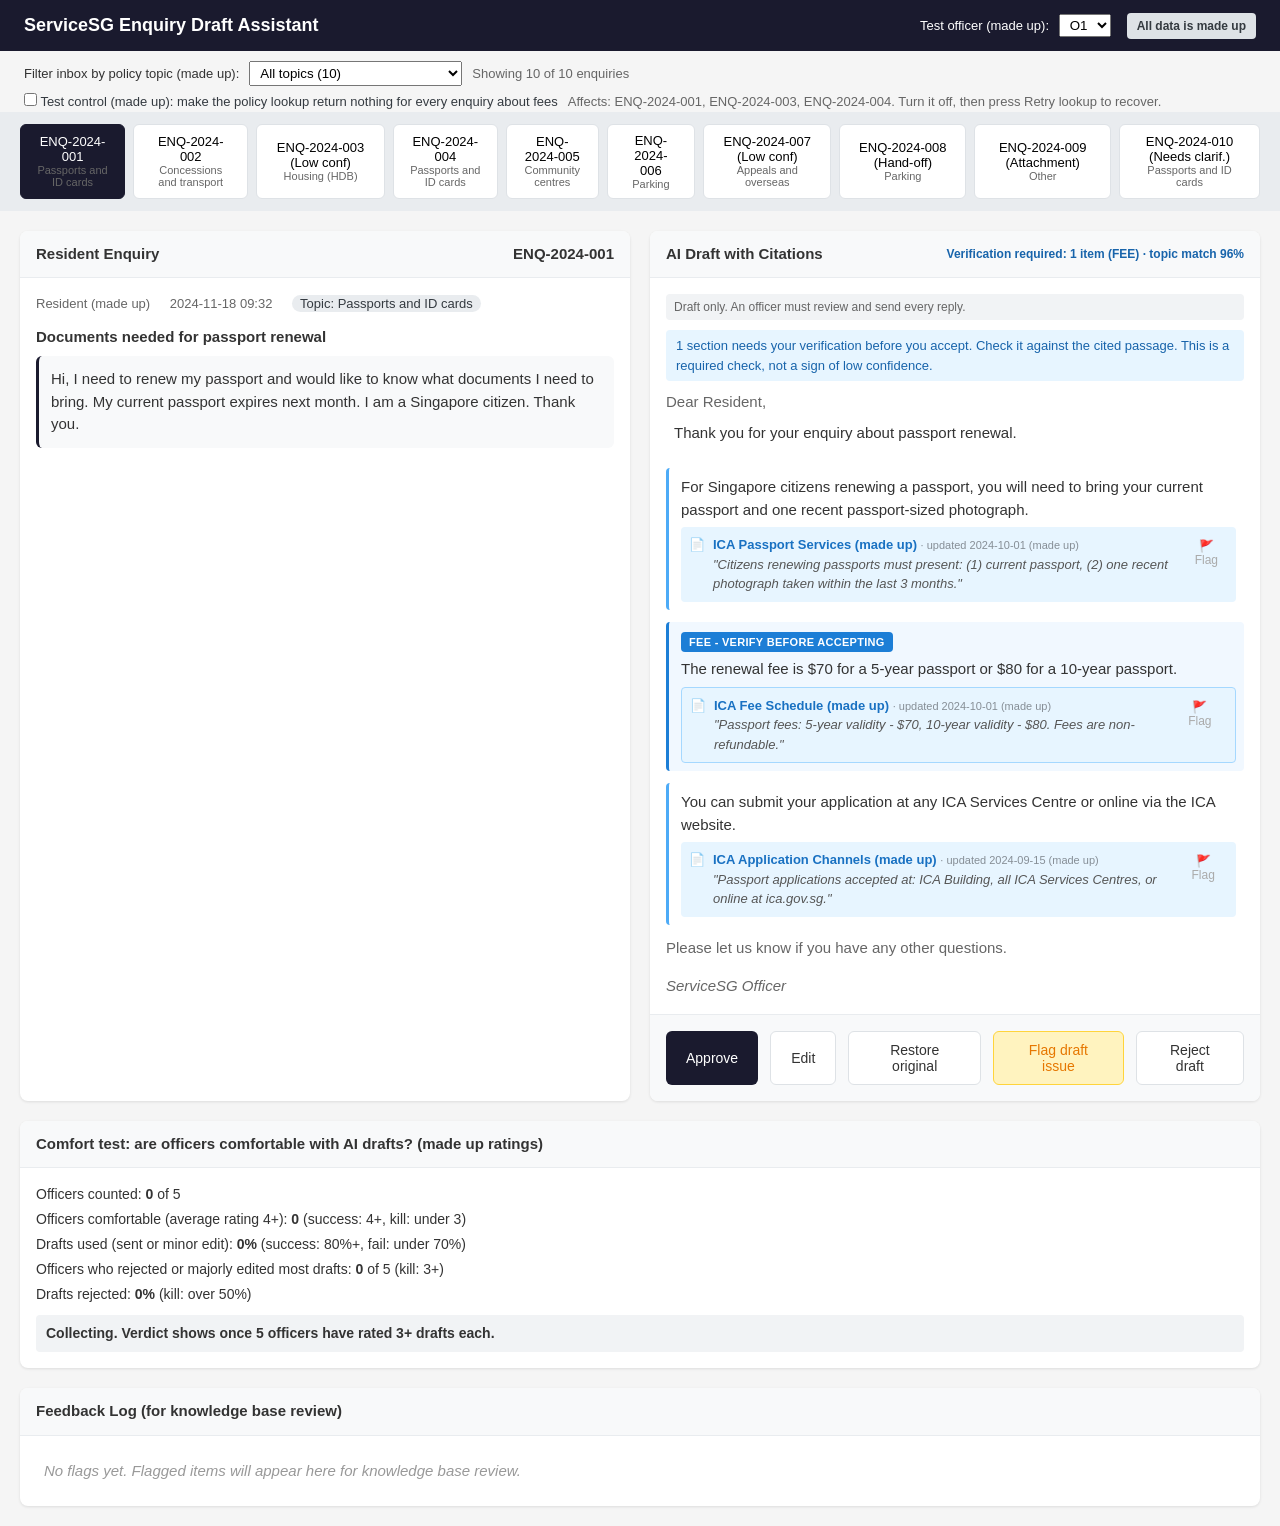
==== commit 82533af8: "Add policy lookup failure handling; record Behavior result; update prototype README Co-Authored-By: " ====
--- a/day2-validate/prototype/index.html
+++ b/day2-validate/prototype/index.html
@@ -25,6 +25,14 @@
     <span class="topic-showing" id="topic-showing"></span>
   </div>
 
+  <div class="test-controls">
+    <label>
+      <input type="checkbox" id="force-failure">
+      Test control (made up): make the policy lookup return nothing for every enquiry about fees
+    </label>
+    <span class="topic-showing" id="force-failure-note"></span>
+  </div>
+
   <nav class="enquiry-nav" id="enquiry-nav"></nav>
 
   <main class="container">
@@ -200,6 +208,102 @@
       document.getElementById('draft-actions').innerHTML = '';
     }
 
+    // ---- Policy lookup (Behavior prompt) ----
+    // The lookup finds the policy pages a draft cites. It can fail. When it does:
+    //  - no AI draft is shown, because every draft must cite a policy page (context-skill.md rule 1)
+    //  - text the officer typed is kept and stays editable
+    //  - the officer can retry
+    let forceLookupFailure = false;    // test control: the lookup returns nothing for every enquiry about fees
+    let lookupState = {};              // per enquiry id: { status: 'ok' | 'failed' | 'retrying', attempts }
+    const officerText = {};            // per enquiry id: text the officer typed. A failure never throws it away.
+    const RETRY_DELAY_MS = 1500;
+
+    // An enquiry is about fees if its draft has a fee claim, or its subject or text mentions a fee
+    function isAboutFees(e) {
+      const fee = /\bfees?\b/i;
+      return (e.draft !== null && e.draft.paragraphs.some(p => p.highRisk === 'fee')) ||
+        fee.test(e.enquiry.subject) || fee.test(e.enquiry.body);
+    }
+    // true = policy pages found. false = the lookup returned nothing.
+    function lookupFinds(e) {
+      return !(forceLookupFailure && isAboutFees(e));
+    }
+    function lookupFor(e) {
+      if (!lookupState[e.id]) {
+        const ok = lookupFinds(e);
+        lookupState[e.id] = { status: ok ? 'ok' : 'failed', attempts: ok ? 0 : 1 };
+        if (!ok) logLookupFailed(e.id, 1);
+      }
+      return lookupState[e.id];
+    }
+    function retryLookup(e) {
+      const st = lookupState[e.id];
+      if (!st || st.status === 'retrying') return;
+      st.status = 'retrying';
+      renderEnquiry(currentEnquiryIndex);
+      setTimeout(() => {
+        if (lookupState[e.id] !== st) return;       // the test control was changed meanwhile
+        if (lookupFinds(e)) {
+          st.status = 'ok';
+        } else {
+          st.status = 'failed';
+          st.attempts++;
+          logLookupFailed(e.id, st.attempts);
+        }
+        const shown = syntheticEnquiries[currentEnquiryIndex];
+        if (shown && shown.id === e.id && document.getElementById('enquiry-id').textContent) {
+          renderEnquiry(currentEnquiryIndex);
+        }
+      }, RETRY_DELAY_MS);
+    }
+
+    function renderLookupFailed(enquiry, st) {
+      const retrying = st.status === 'retrying';
+      document.getElementById('draft-panel-title').textContent = 'No Draft Available';
+      const badge = document.getElementById('confidence-badge');
+      badge.textContent = retrying ? 'Retrying policy lookup...' : 'Policy lookup failed';
+      badge.style.color = retrying ? '#666' : '#fa5252';
+
+      let hint;
+      if (retrying) hint = 'Please wait a moment.';
+      else if (st.attempts >= 2) hint = `Still no result after ${st.attempts} tries. You can keep retrying, or escalate to a senior officer.`;
+      else hint = 'Press Retry lookup to try again.';
+
+      let html = `
+        <div class="low-confidence-notice">
+          <div class="notice-icon">⚠️</div>
+          <div class="notice-text">
+            <strong>${retrying ? 'Retrying the policy lookup...' : 'Policy lookup failed'}</strong>
+            <p>The tool could not find the policy pages for this enquiry (made up failure). No draft is shown, because every draft must cite a policy page. Nothing was sent.</p>
+            <p>${hint}</p>
+          </div>
+        </div>
+      `;
+      if (enquiry.draft !== null) {
+        html += `
+          <div class="kept-text">
+            <label for="kept-box">Your text. It is kept and you can keep editing it. It has not been checked against any policy page, so Approve is off until the lookup works.</label>
+            <textarea id="kept-box" placeholder="You can start your own reply here while you retry. It will be kept."></textarea>
+          </div>
+        `;
+      }
+      document.getElementById('draft-content').innerHTML = html;
+
+      const box = document.getElementById('kept-box');
+      if (box) {
+        box.value = officerText[enquiry.id] || '';
+        box.addEventListener('input', (ev) => { officerText[enquiry.id] = ev.target.value; });
+      }
+
+      document.getElementById('draft-actions').innerHTML = `
+        <button class="btn btn-primary" id="btn-retry" ${retrying ? 'disabled' : ''}>${retrying ? 'Retrying...' : 'Retry lookup'}</button>
+        ${st.attempts >= 2 && !retrying ? '<button class="btn btn-warning" id="btn-lookup-escalate">Escalate to senior officer</button>' : ''}
+      `;
+      document.getElementById('btn-retry').addEventListener('click', () => retryLookup(enquiry));
+      const esc = document.getElementById('btn-lookup-escalate');
+      if (esc) esc.addEventListener('click', () => showToast('Escalated to senior officer queue. (made up)'));
+    }
+
     // Short labels for each no-draft case (from context-skill.md rules 2, 7, 8, 9)
     const NO_DRAFT_INFO = {
       low_confidence:      { tab: 'Low conf',      badge: 'Low confidence',      title: 'No draft generated',        text: 'Confidence is below 90%. Here are the closest policy pages to help you draft a reply:' },
@@ -235,15 +339,24 @@
 
     function enterEditMode(enquiry) {
       const original = draftToText(enquiry.draft);
+      // Text the officer typed earlier is kept, even after a failed lookup or a switch to another enquiry
+      const kept = officerText[enquiry.id];
+      const hasKept = kept !== undefined && kept.trim() !== '' && kept !== original;
       document.getElementById('draft-content').innerHTML =
-        '<p style="font-size:13px;color:#666;margin-bottom:8px;">Edit the draft below. When you save, the tool measures how much you changed. (made up test)</p>' +
+        '<p style="font-size:13px;color:#666;margin-bottom:8px;">' + (hasKept ? 'Your earlier text was kept. ' : '') +
+        'Edit the draft below. When you save, the tool measures how much you changed. (made up test)</p>' +
         '<textarea id="edit-box" style="width:100%;min-height:320px;font:inherit;padding:8px;"></textarea>';
-      document.getElementById('edit-box').value = original;
+      const box = document.getElementById('edit-box');
+      box.value = hasKept ? kept : original;
+      box.addEventListener('input', (ev) => { officerText[enquiry.id] = ev.target.value; });
       document.getElementById('draft-actions').innerHTML = `
         <button class="btn btn-primary" id="btn-save-edit">Save edit</button>
-        <button class="btn btn-secondary" id="btn-cancel-edit">Cancel</button>
+        <button class="btn btn-secondary" id="btn-cancel-edit">Discard my edit</button>
       `;
-      document.getElementById('btn-cancel-edit').addEventListener('click', () => renderEnquiry(currentEnquiryIndex));
+      document.getElementById('btn-cancel-edit').addEventListener('click', () => {
+        delete officerText[enquiry.id];      // the officer chose to throw their text away
+        renderEnquiry(currentEnquiryIndex);
+      });
       document.getElementById('btn-save-edit').addEventListener('click', () => {
         const result = classifyEdit(original, document.getElementById('edit-box').value);
         pendingEditPercent = result.pct;
@@ -274,6 +387,7 @@
         edit_percent: pendingEditPercent
       });
       closeRatingModal();
+      delete officerText[syntheticEnquiries[currentEnquiryIndex].id];   // the edit was used, nothing left to keep
       const label = { sent: 'sent', edited_minor: 'used with minor edits', edited_major: 'majorly edited', discarded: 'rejected' }[action];
       const pctNote = pendingEditPercent === undefined ? '' : ` (${pendingEditPercent}% of text changed)`;
       showToast(`Draft ${label}${pctNote}. Rating ${rating} logged. (made up)`);
@@ -300,10 +414,22 @@
       attEl.textContent = att ? `Attachment: ${att.name}${att.readable ? '' : ' (could not be read)'}` : '';
       attEl.style.display = att ? 'block' : 'none';
 
+      // Policy lookup first. If it returned nothing, show no draft (see renderLookupFailed).
+      const st = lookupFor(enquiry);
+      if (st.status !== 'ok') {
+        renderLookupFailed(enquiry, st);
+        return;
+      }
+
       if (enquiry.draft === null) {
         renderNoDraft(enquiry);
       } else {
         renderDraft(enquiry);
+        // The officer typed here before: bring their text back
+        const typed = officerText[enquiry.id];
+        if (typed !== undefined && typed.trim() !== '' && typed !== draftToText(enquiry.draft)) {
+          enterEditMode(enquiry);
+        }
       }
     }
 
@@ -569,6 +695,21 @@
       currentTopic = ev.target.value;
       applyFilter();
     });
+    // Forced failure: the policy lookup returns nothing for every enquiry about fees.
+    // Turning it on makes already-opened fee enquiries fail the next time they are shown.
+    // Turning it off does not fix a failed enquiry by itself: the officer presses Retry lookup.
+    document.getElementById('force-failure-note').textContent =
+      'Affects: ' + syntheticEnquiries.filter(isAboutFees).map(e => e.id).join(', ') +
+      '. Turn it off, then press Retry lookup to recover.';
+    function setForcedFailure(on) {
+      forceLookupFailure = on;
+      if (on) {
+        Object.keys(lookupState).forEach(id => { if (lookupState[id].status === 'ok') delete lookupState[id]; });
+      }
+      if (document.getElementById('enquiry-id').textContent) renderEnquiry(currentEnquiryIndex);
+    }
+    document.getElementById('force-failure').addEventListener('change', (ev) => setForcedFailure(ev.target.checked));
+
     applyFilter();
     updateComfortDisplay();
   </script>
--- a/day2-validate/prototype/style.css
+++ b/day2-validate/prototype/style.css
@@ -606,3 +606,32 @@
   padding: 1px 8px;
   border-radius: 10px;
 }
+
+/* ---- Policy lookup failure (Behavior prompt) ---- */
+.test-controls {
+  display: flex;
+  align-items: center;
+  gap: 10px;
+  padding: 6px 24px 0;
+  font-size: 13px;
+  color: #343a40;
+}
+.kept-text {
+  margin-top: 14px;
+}
+.kept-text label {
+  display: block;
+  font-size: 13px;
+  color: #495057;
+  margin-bottom: 6px;
+}
+.kept-text textarea {
+  width: 100%;
+  min-height: 160px;
+  font: inherit;
+  padding: 8px;
+}
+.log-type.lookup_failed {
+  background: #ffe3e3;
+  color: #c92a2a;
+}
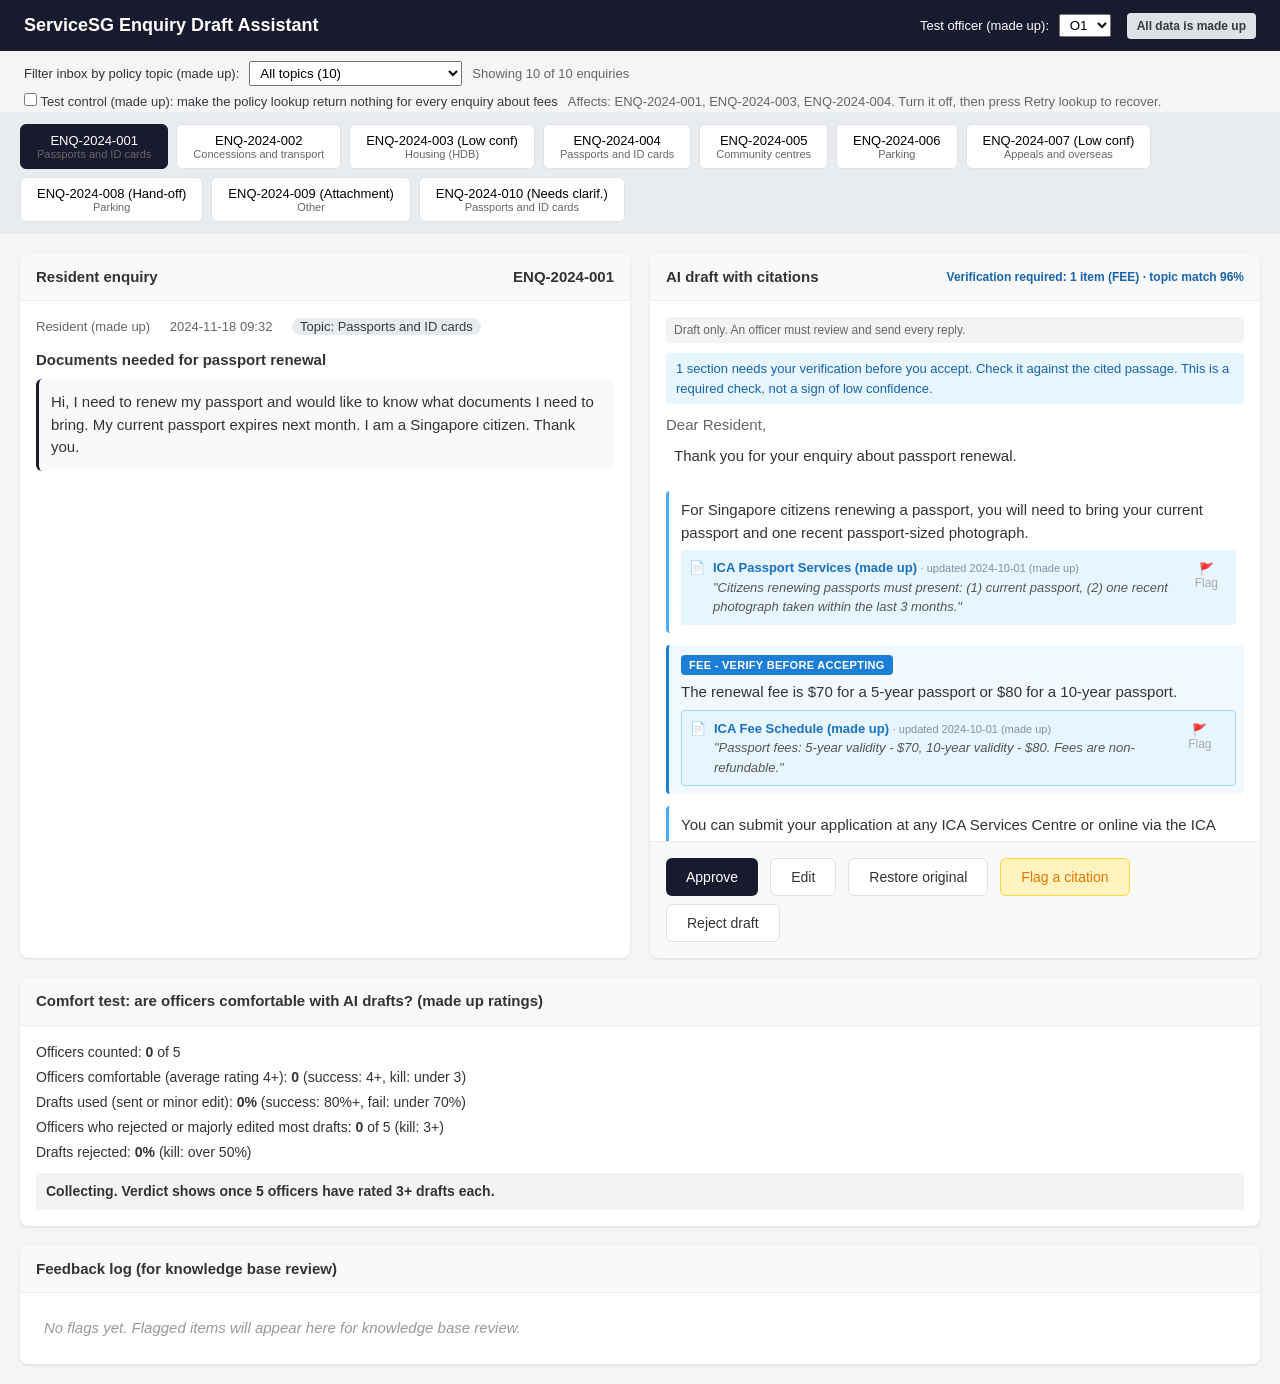
==== commit a00b737c: "Refine reply screen labels, spacing and fit; record Refine result in PROMPTS.md Co-Authored-By: Clau" ====
--- a/day2-validate/prototype/index.html
+++ b/day2-validate/prototype/index.html
@@ -39,7 +39,7 @@
     <!-- Enquiry Panel (Left) -->
     <section class="panel" id="enquiry-panel">
       <div class="panel-header">
-        <span>Resident Enquiry</span>
+        <span>Resident enquiry</span>
         <span id="enquiry-id"></span>
       </div>
       <div class="panel-body">
@@ -57,7 +57,7 @@
     <!-- Draft Panel (Right) -->
     <section class="panel" id="draft-panel">
       <div class="panel-header">
-        <span id="draft-panel-title">AI Draft with Citations</span>
+        <span id="draft-panel-title">AI draft with citations</span>
         <span id="confidence-badge" style="font-size: 12px;"></span>
       </div>
       <div class="panel-body" id="draft-content">
@@ -67,7 +67,7 @@
         <button class="btn btn-primary" id="btn-approve">Approve</button>
         <button class="btn btn-secondary" id="btn-edit">Edit</button>
         <button class="btn btn-secondary" id="btn-restore">Restore original</button>
-        <button class="btn btn-warning" id="btn-flag-all">Flag draft issue</button>
+        <button class="btn btn-warning" id="btn-flag-all">Flag a citation</button>
       </div>
     </section>
 
@@ -82,7 +82,7 @@
     <!-- Feedback Log Panel -->
     <section class="panel log-panel">
       <div class="panel-header">
-        <span>Feedback Log (for knowledge base review)</span>
+        <span>Feedback log (for knowledge base review)</span>
       </div>
       <div class="panel-body" id="feedback-log">
         <p class="empty-log">No flags yet. Flagged items will appear here for knowledge base review.</p>
@@ -101,7 +101,7 @@
       <label style="display: block; margin-bottom: 8px; font-weight: 500;">What's wrong? (optional)</label>
       <textarea id="flag-note" placeholder="e.g. The fee shown is outdated, the correct fee is $75."></textarea>
       <div class="modal-actions">
-        <button class="btn btn-secondary" id="flag-cancel">Cancel</button>
+        <button class="btn btn-secondary" id="flag-cancel">Go back</button>
         <button class="btn btn-warning" id="flag-submit">Submit flag</button>
       </div>
     </div>
@@ -110,9 +110,9 @@
   <!-- High-Risk Confirmation Modal -->
   <div class="modal-overlay" id="confirm-modal">
     <div class="modal">
-      <h3>Confirm high-risk claims</h3>
+      <h3>Verify before accepting</h3>
       <p style="margin-bottom: 12px; color: #666; font-size: 14px;">
-        This draft contains claims about <strong id="risk-types"></strong>. Please verify each one against the cited policy before approving.
+        This draft contains claims about <strong id="risk-types"></strong>. Please verify each one against the cited policy before accepting.
       </p>
       <div id="confirm-checklist" style="margin-bottom: 16px;">
         <!-- Checklist items rendered by JS -->
@@ -259,7 +259,7 @@
 
     function renderLookupFailed(enquiry, st) {
       const retrying = st.status === 'retrying';
-      document.getElementById('draft-panel-title').textContent = 'No Draft Available';
+      document.getElementById('draft-panel-title').textContent = 'No draft available';
       const badge = document.getElementById('confidence-badge');
       badge.textContent = retrying ? 'Retrying policy lookup...' : 'Policy lookup failed';
       badge.style.color = retrying ? '#666' : '#fa5252';
@@ -436,7 +436,7 @@
     function renderNoDraft(enquiry) {
       const info = NO_DRAFT_INFO[enquiry.noDraft.type];
       const pct = enquiry.confidencePct === null || enquiry.confidencePct === undefined ? '' : ` (${enquiry.confidencePct}%)`;
-      document.getElementById('draft-panel-title').textContent = 'No Draft Available';
+      document.getElementById('draft-panel-title').textContent = 'No draft available';
       document.getElementById('confidence-badge').textContent = info.badge + pct;
       document.getElementById('confidence-badge').style.color = '#fa5252';
 
@@ -484,7 +484,7 @@
 
     function renderDraft(enquiry) {
       // Update header
-      document.getElementById('draft-panel-title').textContent = 'AI Draft with Citations';
+      document.getElementById('draft-panel-title').textContent = 'AI draft with citations';
       const draft = enquiry.draft;
       highRiskItems = [];
       let html = `<p class="draft-only-note">Draft only. An officer must review and send every reply.</p>`;
@@ -553,7 +553,7 @@
         <button class="btn btn-primary" id="btn-approve">Approve</button>
         <button class="btn btn-secondary" id="btn-edit">Edit</button>
         <button class="btn btn-secondary" id="btn-restore">Restore original</button>
-        <button class="btn btn-warning" id="btn-flag-all">Flag draft issue</button>
+        <button class="btn btn-warning" id="btn-flag-all">Flag a citation</button>
         <button class="btn btn-secondary" id="btn-discard">Reject draft</button>
       `;
 
--- a/day2-validate/prototype/style.css
+++ b/day2-validate/prototype/style.css
@@ -61,6 +61,8 @@
   border-bottom: 1px solid #e9ecef;
   font-weight: 600;
   display: flex;
+  flex-wrap: wrap;
+  gap: 4px 12px;
   justify-content: space-between;
   align-items: center;
 }
@@ -85,6 +87,9 @@
 }
 
 .enquiry-body {
+  max-height: 45vh;
+  overflow-y: auto;
+  overflow-wrap: anywhere;
   background: #f8f9fa;
   padding: 12px;
   border-radius: 6px;
@@ -169,7 +174,8 @@
 /* Action buttons */
 .actions {
   display: flex;
-  gap: 12px;
+  flex-wrap: wrap;
+  gap: 8px 12px;
   padding: 16px;
   border-top: 1px solid #e9ecef;
   background: #f8f9fa;
@@ -217,6 +223,7 @@
 /* Enquiry navigation */
 .enquiry-nav {
   display: flex;
+  flex-wrap: wrap;
   gap: 8px;
   padding: 12px 20px;
   background: #e9ecef;
@@ -328,7 +335,8 @@
 
 .modal-actions {
   display: flex;
-  gap: 12px;
+  flex-wrap: wrap;
+  gap: 8px 12px;
   margin-top: 16px;
   justify-content: flex-end;
 }
@@ -635,3 +643,10 @@
   background: #ffe3e3;
   color: #c92a2a;
 }
+
+/* ---- Refine: keep the buttons on screen when a draft or enquiry is long ---- */
+#draft-content {
+  max-height: 60vh;
+  overflow-y: auto;
+  overflow-wrap: anywhere;
+}
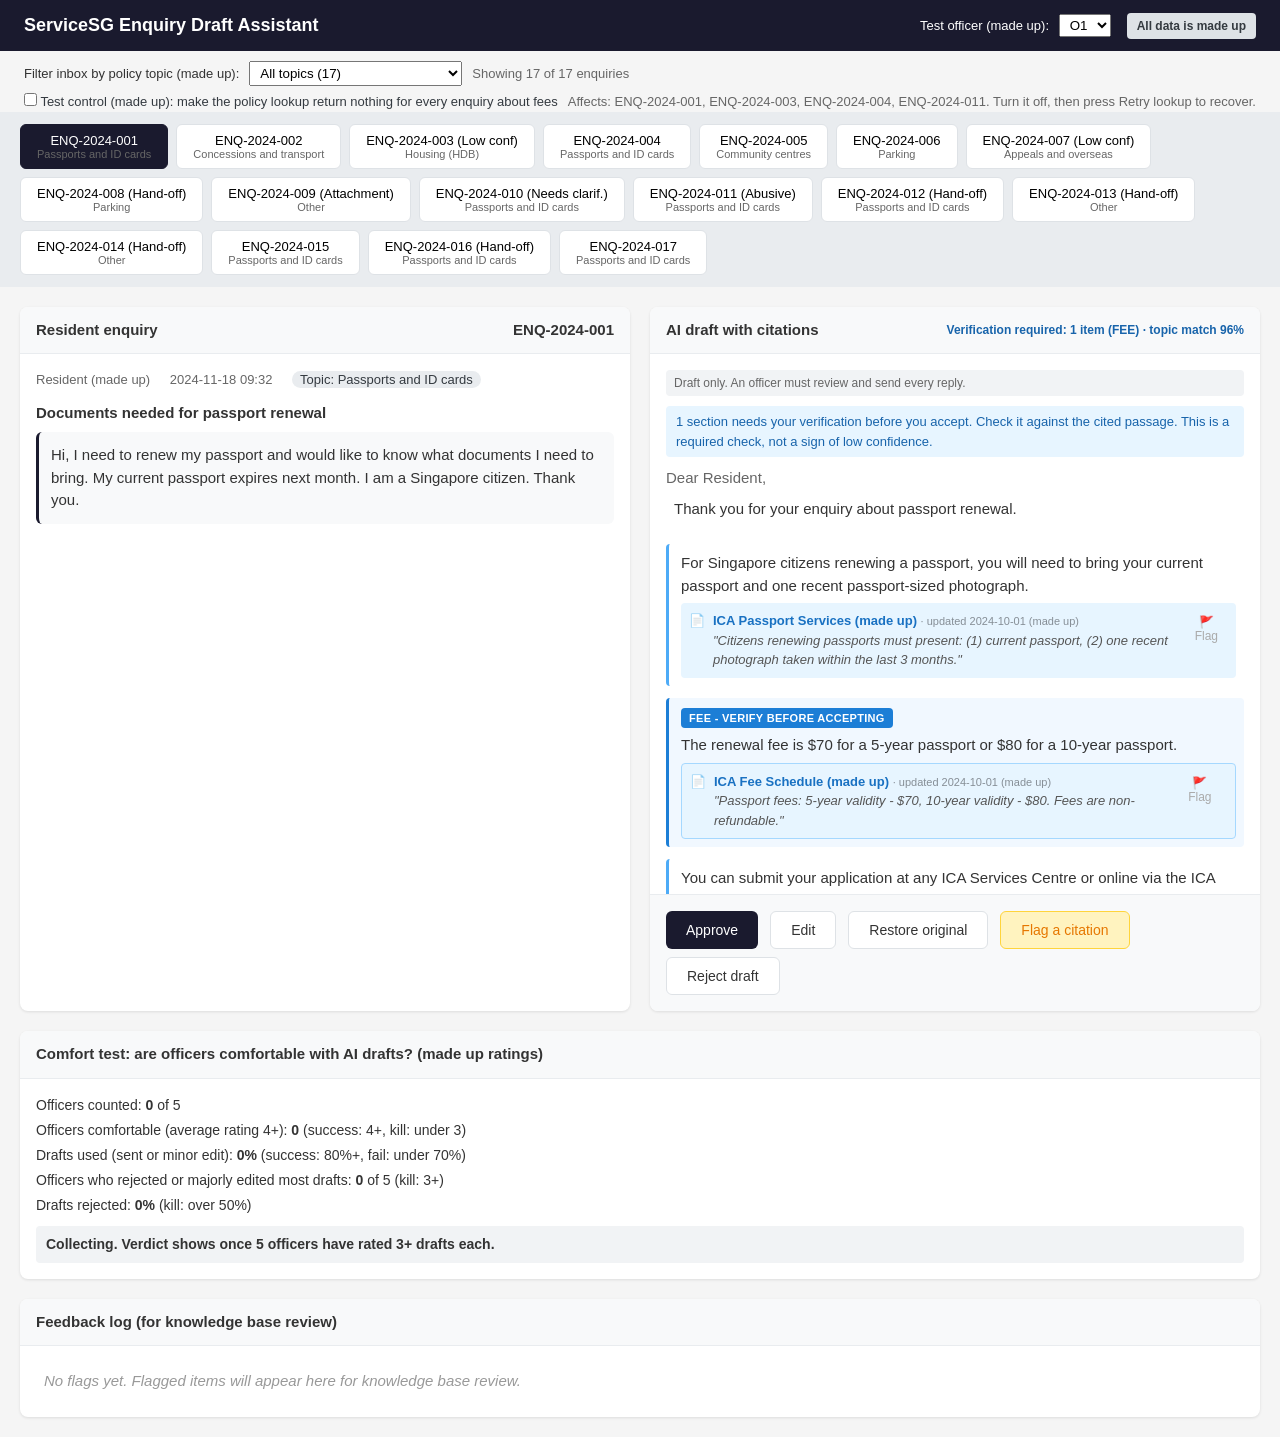
==== commit 12fa15e6: "Prototype: add version to script links so browsers load the new enquiries Co-Authored-By: Claude Son" ====
--- a/day2-validate/prototype/index.html
+++ b/day2-validate/prototype/index.html
@@ -4,7 +4,7 @@
   <meta charset="UTF-8">
   <meta name="viewport" content="width=device-width, initial-scale=1.0">
   <title>ServiceSG Enquiry Draft Assistant (Prototype)</title>
-  <link rel="stylesheet" href="style.css">
+  <link rel="stylesheet" href="style.css?v=17">
 </head>
 <body>
   <header>
@@ -64,10 +64,7 @@
         <!-- Draft content rendered by JS -->
       </div>
       <div class="actions" id="draft-actions">
-        <button class="btn btn-primary" id="btn-approve">Approve</button>
-        <button class="btn btn-secondary" id="btn-edit">Edit</button>
-        <button class="btn btn-secondary" id="btn-restore">Restore original</button>
-        <button class="btn btn-warning" id="btn-flag-all">Flag a citation</button>
+        <!-- Buttons rendered by app.js -->
       </div>
     </section>
 
@@ -147,571 +144,8 @@
   <!-- Toast notification -->
   <div class="toast" id="toast"></div>
 
-  <script src="data.js"></script>
-  <script src="log.js"></script>
-  <script>
-    let currentEnquiryIndex = 0;
-    let currentFlagTarget = null;
-    let highRiskItems = [];
-    let pendingAction = null;
-    let pendingEditPercent;
-    let enquiryShownAt = Date.now();
-    let currentTopic = 'all';       // 'all', one of policyTopics, or 'Other'
-    const OTHER = 'Other';
-
-    // One topic per enquiry. No topic, or a topic not in the fixed list, goes under Other.
-    function topicOf(e) {
-      return policyTopics.includes(e.topic) ? e.topic : OTHER;
-    }
-    function visibleIndices() {
-      return syntheticEnquiries
-        .map((e, i) => i)
-        .filter(i => currentTopic === 'all' || topicOf(syntheticEnquiries[i]) === currentTopic);
-    }
-    function buildTopicFilter() {
-      const count = t => syntheticEnquiries.filter(e => topicOf(e) === t).length;
-      const options = [`<option value="all">All topics (${syntheticEnquiries.length})</option>`]
-        .concat([...policyTopics, OTHER].map(t => `<option value="${t}">${t} (${count(t)})</option>`));
-      const sel = document.getElementById('topic-select');
-      sel.innerHTML = options.join('');
-      sel.value = currentTopic;
-    }
-    function applyFilter() {
-      buildTopicFilter();
-      buildTabs();
-      const visible = visibleIndices();
-      document.getElementById('topic-showing').textContent =
-        `Showing ${visible.length} of ${syntheticEnquiries.length} enquiries`;
-      if (visible.length === 0) {
-        renderEmpty();
-      } else if (!visible.includes(currentEnquiryIndex) || !document.getElementById('enquiry-id').textContent) {
-        currentEnquiryIndex = visible[0];
-        renderEnquiry(currentEnquiryIndex);
-      } else {
-        markActiveTab(currentEnquiryIndex);   // current enquiry is still visible: keep it as it is
-      }
-    }
-    function markActiveTab(index) {
-      document.querySelectorAll('.enquiry-tab').forEach(tab => {
-        tab.classList.toggle('active', parseInt(tab.dataset.index) === index);
-      });
-    }
-    // Nothing under this topic: show a plain message and no actions
-    function renderEmpty() {
-      ['enquiry-id', 'enquiry-from', 'enquiry-time', 'enquiry-subject', 'enquiry-body', 'enquiry-topic']
-        .forEach(id => { document.getElementById(id).textContent = ''; });
-      document.getElementById('enquiry-attachment').style.display = 'none';
-      document.getElementById('draft-panel-title').textContent = 'No enquiry selected';
-      document.getElementById('confidence-badge').textContent = '';
-      document.getElementById('draft-content').innerHTML =
-        `<p class="empty-log">No enquiries under "${currentTopic}" right now (0). Pick another topic to see more.</p>`;
-      document.getElementById('draft-actions').innerHTML = '';
-    }
-
-    // ---- Policy lookup (Behavior prompt) ----
-    // The lookup finds the policy pages a draft cites. It can fail. When it does:
-    //  - no AI draft is shown, because every draft must cite a policy page (context-skill.md rule 1)
-    //  - text the officer typed is kept and stays editable
-    //  - the officer can retry
-    let forceLookupFailure = false;    // test control: the lookup returns nothing for every enquiry about fees
-    let lookupState = {};              // per enquiry id: { status: 'ok' | 'failed' | 'retrying', attempts }
-    const officerText = {};            // per enquiry id: text the officer typed. A failure never throws it away.
-    const RETRY_DELAY_MS = 1500;
-
-    // An enquiry is about fees if its draft has a fee claim, or its subject or text mentions a fee
-    function isAboutFees(e) {
-      const fee = /\bfees?\b/i;
-      return (e.draft !== null && e.draft.paragraphs.some(p => p.highRisk === 'fee')) ||
-        fee.test(e.enquiry.subject) || fee.test(e.enquiry.body);
-    }
-    // true = policy pages found. false = the lookup returned nothing.
-    function lookupFinds(e) {
-      return !(forceLookupFailure && isAboutFees(e));
-    }
-    function lookupFor(e) {
-      if (!lookupState[e.id]) {
-        const ok = lookupFinds(e);
-        lookupState[e.id] = { status: ok ? 'ok' : 'failed', attempts: ok ? 0 : 1 };
-        if (!ok) logLookupFailed(e.id, 1);
-      }
-      return lookupState[e.id];
-    }
-    function retryLookup(e) {
-      const st = lookupState[e.id];
-      if (!st || st.status === 'retrying') return;
-      st.status = 'retrying';
-      renderEnquiry(currentEnquiryIndex);
-      setTimeout(() => {
-        if (lookupState[e.id] !== st) return;       // the test control was changed meanwhile
-        if (lookupFinds(e)) {
-          st.status = 'ok';
-        } else {
-          st.status = 'failed';
-          st.attempts++;
-          logLookupFailed(e.id, st.attempts);
-        }
-        const shown = syntheticEnquiries[currentEnquiryIndex];
-        if (shown && shown.id === e.id && document.getElementById('enquiry-id').textContent) {
-          renderEnquiry(currentEnquiryIndex);
-        }
-      }, RETRY_DELAY_MS);
-    }
-
-    function renderLookupFailed(enquiry, st) {
-      const retrying = st.status === 'retrying';
-      document.getElementById('draft-panel-title').textContent = 'No draft available';
-      const badge = document.getElementById('confidence-badge');
-      badge.textContent = retrying ? 'Retrying policy lookup...' : 'Policy lookup failed';
-      badge.style.color = retrying ? '#666' : '#fa5252';
-
-      let hint;
-      if (retrying) hint = 'Please wait a moment.';
-      else if (st.attempts >= 2) hint = `Still no result after ${st.attempts} tries. You can keep retrying, or escalate to a senior officer.`;
-      else hint = 'Press Retry lookup to try again.';
-
-      let html = `
-        <div class="low-confidence-notice">
-          <div class="notice-icon">⚠️</div>
-          <div class="notice-text">
-            <strong>${retrying ? 'Retrying the policy lookup...' : 'Policy lookup failed'}</strong>
-            <p>The tool could not find the policy pages for this enquiry (made up failure). No draft is shown, because every draft must cite a policy page. Nothing was sent.</p>
-            <p>${hint}</p>
-          </div>
-        </div>
-      `;
-      if (enquiry.draft !== null) {
-        html += `
-          <div class="kept-text">
-            <label for="kept-box">Your text. It is kept and you can keep editing it. It has not been checked against any policy page, so Approve is off until the lookup works.</label>
-            <textarea id="kept-box" placeholder="You can start your own reply here while you retry. It will be kept."></textarea>
-          </div>
-        `;
-      }
-      document.getElementById('draft-content').innerHTML = html;
-
-      const box = document.getElementById('kept-box');
-      if (box) {
-        box.value = officerText[enquiry.id] || '';
-        box.addEventListener('input', (ev) => { officerText[enquiry.id] = ev.target.value; });
-      }
-
-      document.getElementById('draft-actions').innerHTML = `
-        <button class="btn btn-primary" id="btn-retry" ${retrying ? 'disabled' : ''}>${retrying ? 'Retrying...' : 'Retry lookup'}</button>
-        ${st.attempts >= 2 && !retrying ? '<button class="btn btn-warning" id="btn-lookup-escalate">Escalate to senior officer</button>' : ''}
-      `;
-      document.getElementById('btn-retry').addEventListener('click', () => retryLookup(enquiry));
-      const esc = document.getElementById('btn-lookup-escalate');
-      if (esc) esc.addEventListener('click', () => showToast('Escalated to senior officer queue. (made up)'));
-    }
-
-    // Short labels for each no-draft case (from context-skill.md rules 2, 7, 8, 9)
-    const NO_DRAFT_INFO = {
-      low_confidence:      { tab: 'Low conf',      badge: 'Low confidence',      title: 'No draft generated',        text: 'Confidence is below 90%. Here are the closest policy pages to help you draft a reply:' },
-      needs_clarification: { tab: 'Needs clarif.', badge: 'NEEDS CLARIFICATION', title: 'NEEDS CLARIFICATION',        text: 'The answer is not in the policy pages the AI is allowed to use, so it did not guess.' },
-      handoff:             { tab: 'Hand-off',      badge: 'Hand off to human lead', title: 'Hand off to a human lead', text: 'Complaints, legal action, regulators and vulnerable residents are not drafted by the AI.' },
-      attachment:          { tab: 'Attachment',    badge: 'Attachment not readable', title: 'Attachment could not be read', text: 'The AI will not guess what the attachment says.' }
-    };
-    // Last-updated date for a cited policy page, from policySources in data.js
-    function sourceDate(source) {
-      const name = source.replace(' (made up)', '');
-      return policySources[name] ? ` · updated ${policySources[name]} (made up)` : '';
-    }
-    function noDraftLabel(type) { return NO_DRAFT_INFO[type].tab; }
-
-    function buildTabs() {
-      const nav = document.getElementById('enquiry-nav');
-      nav.innerHTML = visibleIndices().map(i => {
-        const e = syntheticEnquiries[i];
-        return `<button class="enquiry-tab" data-index="${i}">${e.id}${e.draft === null ? ' (' + noDraftLabel(e.noDraft.type) + ')' : ''}<span class="tab-topic">${topicOf(e)}</span></button>`;
-      }).join('');
-      nav.querySelectorAll('.enquiry-tab').forEach(tab => {
-        tab.addEventListener('click', () => {
-          currentEnquiryIndex = parseInt(tab.dataset.index);
-          renderEnquiry(currentEnquiryIndex);
-        });
-      });
-    }
-
-    // Plain-text version of the draft, used for editing and for measuring how much was changed
-    function draftToText(draft) {
-      return [draft.greeting, ...draft.paragraphs.map(p => p.text), draft.closing, draft.signature].join('\n\n');
-    }
-
-    function enterEditMode(enquiry) {
-      const original = draftToText(enquiry.draft);
-      // Text the officer typed earlier is kept, even after a failed lookup or a switch to another enquiry
-      const kept = officerText[enquiry.id];
-      const hasKept = kept !== undefined && kept.trim() !== '' && kept !== original;
-      document.getElementById('draft-content').innerHTML =
-        '<p style="font-size:13px;color:#666;margin-bottom:8px;">' + (hasKept ? 'Your earlier text was kept. ' : '') +
-        'Edit the draft below. When you save, the tool measures how much you changed. (made up test)</p>' +
-        '<textarea id="edit-box" style="width:100%;min-height:320px;font:inherit;padding:8px;"></textarea>';
-      const box = document.getElementById('edit-box');
-      box.value = hasKept ? kept : original;
-      box.addEventListener('input', (ev) => { officerText[enquiry.id] = ev.target.value; });
-      document.getElementById('draft-actions').innerHTML = `
-        <button class="btn btn-primary" id="btn-save-edit">Save edit</button>
-        <button class="btn btn-secondary" id="btn-cancel-edit">Discard my edit</button>
-      `;
-      document.getElementById('btn-cancel-edit').addEventListener('click', () => {
-        delete officerText[enquiry.id];      // the officer chose to throw their text away
-        renderEnquiry(currentEnquiryIndex);
-      });
-      document.getElementById('btn-save-edit').addEventListener('click', () => {
-        const result = classifyEdit(original, document.getElementById('edit-box').value);
-        pendingEditPercent = result.pct;
-        openRatingModal(result.action);
-      });
-    }
-
-    function openRatingModal(action) {
-      if (action !== 'edited_minor' && action !== 'edited_major') pendingEditPercent = undefined;
-      pendingAction = action;
-      document.getElementById('rating-modal').classList.add('show');
-    }
-
-    function closeRatingModal() {
-      document.getElementById('rating-modal').classList.remove('show');
-      pendingAction = null;
-    }
-
-    function recordRating(rating) {
-      if (!pendingAction) return;
-      const action = pendingAction;
-      logComfort({
-        officer: document.getElementById('officer-select').value,
-        enquiry_id: syntheticEnquiries[currentEnquiryIndex].id,
-        action: action,
-        rating: rating,
-        seconds_to_decide: Math.round((Date.now() - enquiryShownAt) / 1000),
-        edit_percent: pendingEditPercent
-      });
-      closeRatingModal();
-      delete officerText[syntheticEnquiries[currentEnquiryIndex].id];   // the edit was used, nothing left to keep
-      const label = { sent: 'sent', edited_minor: 'used with minor edits', edited_major: 'majorly edited', discarded: 'rejected' }[action];
-      const pctNote = pendingEditPercent === undefined ? '' : ` (${pendingEditPercent}% of text changed)`;
-      showToast(`Draft ${label}${pctNote}. Rating ${rating} logged. (made up)`);
-    }
-
-    function renderEnquiry(index) {
-      const enquiry = syntheticEnquiries[index];
-      enquiryShownAt = Date.now();
-      document.getElementById('enquiry-id').textContent = enquiry.id;
-      document.getElementById('enquiry-from').textContent = enquiry.enquiry.from;
-      document.getElementById('enquiry-time').textContent = enquiry.timestamp;
-      document.getElementById('enquiry-subject').textContent = enquiry.enquiry.subject;
-      document.getElementById('enquiry-body').textContent = enquiry.enquiry.body;
-
-      document.getElementById('enquiry-topic').textContent = 'Topic: ' + topicOf(enquiry);
-
-      // Update tabs (match on the enquiry index, because the filter can hide some tabs)
-      markActiveTab(index);
-
-      // Check confidence level
-      // Show any attachment under the enquiry text
-      const att = enquiry.attachment;
-      const attEl = document.getElementById('enquiry-attachment');
-      attEl.textContent = att ? `Attachment: ${att.name}${att.readable ? '' : ' (could not be read)'}` : '';
-      attEl.style.display = att ? 'block' : 'none';
-
-      // Policy lookup first. If it returned nothing, show no draft (see renderLookupFailed).
-      const st = lookupFor(enquiry);
-      if (st.status !== 'ok') {
-        renderLookupFailed(enquiry, st);
-        return;
-      }
-
-      if (enquiry.draft === null) {
-        renderNoDraft(enquiry);
-      } else {
-        renderDraft(enquiry);
-        // The officer typed here before: bring their text back
-        const typed = officerText[enquiry.id];
-        if (typed !== undefined && typed.trim() !== '' && typed !== draftToText(enquiry.draft)) {
-          enterEditMode(enquiry);
-        }
-      }
-    }
-
-    function renderNoDraft(enquiry) {
-      const info = NO_DRAFT_INFO[enquiry.noDraft.type];
-      const pct = enquiry.confidencePct === null || enquiry.confidencePct === undefined ? '' : ` (${enquiry.confidencePct}%)`;
-      document.getElementById('draft-panel-title').textContent = 'No draft available';
-      document.getElementById('confidence-badge').textContent = info.badge + pct;
-      document.getElementById('confidence-badge').style.color = '#fa5252';
-
-      logNoDraft(enquiry.id, enquiry.noDraft.type, enquiry.noDraft.reason);
-
-      let html = `
-        <div class="low-confidence-notice">
-          <div class="notice-icon">⚠️</div>
-          <div class="notice-text">
-            <strong>${info.title}</strong>
-            <p>${enquiry.noDraft.reason}</p>
-            <p>${info.text}</p>
-          </div>
-        </div>
-      `;
-
-      if (enquiry.suggestedPolicies.length > 0) {
-        html += `<div class="suggested-policies"><h4>Closest policy pages (up to 3)</h4>`;
-        enquiry.suggestedPolicies.slice(0, 3).forEach(policy => {
-          html += `
-            <div class="policy-card">
-              <div class="policy-source">${policy.source}</div>
-              <p class="policy-passage">"${policy.passage}"</p>
-              <a href="${policy.url}" class="policy-link">View full policy →</a>
-            </div>
-          `;
-        });
-        html += `</div>`;
-      }
-
-      document.getElementById('draft-content').innerHTML = html;
-
-      const handoff = enquiry.noDraft.type === 'handoff';
-      document.getElementById('draft-actions').innerHTML = `
-        <button class="btn btn-primary" id="btn-start-scratch">${handoff ? 'Open case file' : 'Start from scratch'}</button>
-        <button class="btn btn-warning" id="btn-escalate">${handoff ? 'Hand off to human lead' : 'Escalate to senior officer'}</button>
-      `;
-      document.getElementById('btn-start-scratch').addEventListener('click', () => {
-        showToast('Opening blank reply editor. (not implemented in prototype)');
-      });
-      document.getElementById('btn-escalate').addEventListener('click', () => {
-        showToast(handoff ? 'Handed off to a human lead. (made up)' : 'Escalated to senior officer queue. (made up)');
-      });
-    }
-
-    function renderDraft(enquiry) {
-      // Update header
-      document.getElementById('draft-panel-title').textContent = 'AI draft with citations';
-      const draft = enquiry.draft;
-      highRiskItems = [];
-      let html = `<p class="draft-only-note">Draft only. An officer must review and send every reply.</p>`;
-      const flaggedCount = draft.paragraphs.filter(p => p.highRisk).length;
-      html += flaggedCount > 0
-        ? `<p class="flag-summary flag-summary-verify">${flaggedCount} section${flaggedCount > 1 ? 's need' : ' needs'} your verification before you accept. Check ${flaggedCount > 1 ? 'each' : 'it'} against the cited passage. This is a required check, not a sign of low confidence.</p>`
-        : `<p class="flag-summary flag-summary-green">Nothing here needs verification. Still check the citations before sending.</p>`;
-      html += `<p class="draft-greeting">${draft.greeting}</p>`;
-
-      draft.paragraphs.forEach((para, i) => {
-        const hasCitation = para.citation !== null;
-        const isHighRisk = para.highRisk;
-
-        if (isHighRisk) {
-          highRiskItems.push({
-            type: para.highRisk,
-            text: para.text,
-            source: para.citation.source
-          });
-        }
-
-        html += `<div class="draft-paragraph ${hasCitation ? 'has-citation' : ''} ${isHighRisk ? 'high-risk' : ''}">`;
-
-        if (isHighRisk) {
-          html += `<span class="high-risk-badge">${para.highRisk.toUpperCase()} - Verify before accepting</span>`;
-        }
-
-        html += `<p class="draft-text">${para.text}</p>`;
-
-        if (hasCitation) {
-          html += `
-            <div class="citation ${isHighRisk ? 'citation-high-risk' : ''}">
-              <span class="citation-icon">📄</span>
-              <div>
-                <span class="citation-source">${para.citation.source}</span>
-                <span class="citation-updated">${sourceDate(para.citation.source)}</span>
-                <p class="citation-passage">"${para.citation.passage}"</p>
-              </div>
-              <button class="flag-btn" data-para="${i}" title="Flag this citation as incorrect">🚩 Flag</button>
-            </div>
-          `;
-        }
-        html += `</div>`;
-      });
-
-      // The badge must agree with the blue "verify" sections. Never show a plain "High confidence"
-      // while any section still needs the officer's verification. Blue means "verify first",
-      // not low confidence. The percentage is only how well the enquiry matched a policy topic.
-      const badge = document.getElementById('confidence-badge');
-      if (highRiskItems.length > 0) {
-        const types = [...new Set(highRiskItems.map(item => item.type.toUpperCase()))].join(', ');
-        badge.textContent = `Verification required: ${highRiskItems.length} item${highRiskItems.length > 1 ? 's' : ''} (${types}) · topic match ${enquiry.confidencePct}%`;
-        badge.style.color = '#1864ab';
-      } else {
-        badge.textContent = `High confidence · nothing to verify · topic match ${enquiry.confidencePct}%`;
-        badge.style.color = '#2b8a3e';
-      }
-
-      html += `<p class="draft-closing">${draft.closing}</p>`;
-      html += `<p class="draft-signature">${draft.signature}</p>`;
-
-      document.getElementById('draft-content').innerHTML = html;
-
-      // Restore default actions
-      document.getElementById('draft-actions').innerHTML = `
-        <button class="btn btn-primary" id="btn-approve">Approve</button>
-        <button class="btn btn-secondary" id="btn-edit">Edit</button>
-        <button class="btn btn-secondary" id="btn-restore">Restore original</button>
-        <button class="btn btn-warning" id="btn-flag-all">Flag a citation</button>
-        <button class="btn btn-secondary" id="btn-discard">Reject draft</button>
-      `;
-
-      // Attach event listeners
-      document.querySelectorAll('.flag-btn').forEach(btn => {
-        btn.addEventListener('click', (e) => {
-          const paraIndex = parseInt(e.target.dataset.para);
-          const para = draft.paragraphs[paraIndex];
-          openFlagModal(enquiry.id, para);
-        });
-      });
-
-      document.getElementById('btn-approve').addEventListener('click', handleApprove);
-      document.getElementById('btn-edit').addEventListener('click', () => enterEditMode(enquiry));
-      document.getElementById('btn-discard').addEventListener('click', () => {
-        openRatingModal('discarded');
-      });
-      document.getElementById('btn-restore').addEventListener('click', () => {
-        renderEnquiry(currentEnquiryIndex);
-        showToast('Original draft restored.');
-      });
-      document.getElementById('btn-flag-all').addEventListener('click', () => {
-        const firstCitedPara = draft.paragraphs.find(p => p.citation);
-        if (firstCitedPara) {
-          openFlagModal(enquiry.id, firstCitedPara);
-        }
-      });
-    }
-
-    function handleApprove() {
-      if (highRiskItems.length > 0) {
-        openConfirmModal();
-      } else {
-        openRatingModal('sent');
-      }
-    }
-
-    function openConfirmModal() {
-      const riskTypes = [...new Set(highRiskItems.map(item => item.type))];
-      document.getElementById('risk-types').textContent = riskTypes.join(', ');
-
-      let checklistHtml = '';
-      highRiskItems.forEach((item, i) => {
-        checklistHtml += `
-          <label class="confirm-checkbox">
-            <input type="checkbox" data-index="${i}" class="risk-check">
-            <span class="checkmark"></span>
-            <div class="check-content">
-              <span class="check-type">${item.type.toUpperCase()}</span>
-              <span class="check-text">"${item.text}"</span>
-              <span class="check-source">Source: ${item.source}</span>
-            </div>
-          </label>
-        `;
-      });
-
-      document.getElementById('confirm-checklist').innerHTML = checklistHtml;
-      document.getElementById('confirm-approve').disabled = true;
-      document.getElementById('confirm-modal').classList.add('show');
-
-      // Attach checkbox listeners
-      document.querySelectorAll('.risk-check').forEach(cb => {
-        cb.addEventListener('change', updateConfirmButton);
-      });
-    }
-
-    function updateConfirmButton() {
-      const allChecked = Array.from(document.querySelectorAll('.risk-check')).every(cb => cb.checked);
-      document.getElementById('confirm-approve').disabled = !allChecked;
-    }
-
-    function closeConfirmModal() {
-      document.getElementById('confirm-modal').classList.remove('show');
-    }
-
-    function openFlagModal(enquiryId, para) {
-      currentFlagTarget = {
-        enquiryId: enquiryId,
-        citation: para.citation.source,
-        draftText: para.text
-      };
-      document.getElementById('flag-citation-info').innerHTML =
-        `<strong>Citation:</strong> ${para.citation.source}<br><strong>Text:</strong> "${para.text}"`;
-      document.getElementById('flag-note').value = '';
-      document.getElementById('flag-modal').classList.add('show');
-    }
-
-    function closeFlagModal() {
-      document.getElementById('flag-modal').classList.remove('show');
-      currentFlagTarget = null;
-    }
-
-    function showToast(message) {
-      const toast = document.getElementById('toast');
-      toast.textContent = message;
-      toast.classList.add('show');
-      setTimeout(() => toast.classList.remove('show'), 3000);
-    }
-
-    // Event listeners
-    document.querySelectorAll('.rating-btn').forEach(btn => {
-      btn.addEventListener('click', () => recordRating(parseInt(btn.dataset.rating)));
-    });
-    document.getElementById('rating-cancel').addEventListener('click', closeRatingModal);
-
-    document.getElementById('flag-cancel').addEventListener('click', closeFlagModal);
-
-    document.getElementById('flag-submit').addEventListener('click', () => {
-      if (currentFlagTarget) {
-        const note = document.getElementById('flag-note').value;
-        flagWrongCitation(
-          currentFlagTarget.enquiryId,
-          currentFlagTarget.citation,
-          currentFlagTarget.draftText,
-          note
-        );
-        closeFlagModal();
-        showToast('Flag submitted for knowledge base review.');
-      }
-    });
-
-    document.getElementById('confirm-cancel').addEventListener('click', closeConfirmModal);
-
-    document.getElementById('confirm-approve').addEventListener('click', () => {
-      closeConfirmModal();
-      openRatingModal('sent');
-    });
-
-    // Close modals on overlay click
-    document.getElementById('flag-modal').addEventListener('click', (e) => {
-      if (e.target.id === 'flag-modal') closeFlagModal();
-    });
-    document.getElementById('confirm-modal').addEventListener('click', (e) => {
-      if (e.target.id === 'confirm-modal') closeConfirmModal();
-    });
-
-    // Initial render
-    document.getElementById('topic-select').addEventListener('change', (ev) => {
-      currentTopic = ev.target.value;
-      applyFilter();
-    });
-    // Forced failure: the policy lookup returns nothing for every enquiry about fees.
-    // Turning it on makes already-opened fee enquiries fail the next time they are shown.
-    // Turning it off does not fix a failed enquiry by itself: the officer presses Retry lookup.
-    document.getElementById('force-failure-note').textContent =
-      'Affects: ' + syntheticEnquiries.filter(isAboutFees).map(e => e.id).join(', ') +
-      '. Turn it off, then press Retry lookup to recover.';
-    function setForcedFailure(on) {
-      forceLookupFailure = on;
-      if (on) {
-        Object.keys(lookupState).forEach(id => { if (lookupState[id].status === 'ok') delete lookupState[id]; });
-      }
-      if (document.getElementById('enquiry-id').textContent) renderEnquiry(currentEnquiryIndex);
-    }
-    document.getElementById('force-failure').addEventListener('change', (ev) => setForcedFailure(ev.target.checked));
-
-    applyFilter();
-    updateComfortDisplay();
-  </script>
+  <script src="data.js?v=17"></script>
+  <script src="log.js?v=17"></script>
+  <script src="app.js?v=17"></script>
 </body>
 </html>
--- a/day2-validate/prototype/style.css
+++ b/day2-validate/prototype/style.css
@@ -650,3 +650,35 @@
   overflow-y: auto;
   overflow-wrap: anywhere;
 }
+
+/* ---- Abusive enquiry flag. Amber = "look at this", not an error (context-skill.md colour meanings) ---- */
+.abusive-flag {
+  background: #fff9db;
+  border: 1px solid #ffd43b;
+  border-left: 4px solid #e67700;
+  border-radius: 6px;
+  padding: 10px 12px;
+  margin-bottom: 12px;
+  color: #5c3b00;
+  font-size: 14px;
+}
+.abusive-flag blockquote {
+  margin: 6px 0 8px;
+  padding: 6px 10px;
+  background: #fff;
+  border: 1px dashed #ffd43b;
+  border-radius: 4px;
+  color: #333;
+}
+.log-type.abusive {
+  background: #fff3bf;
+  color: #e67700;
+}
+
+/* Other languages */
+.language-box{background:#f1f3f5;border:1px solid #ced4da;border-radius:8px;padding:10px 14px;margin:10px 0;font-size:14px;color:#495057}
+.translation-box{background:#f8f9fa;border:1px dashed #868e96;border-radius:8px;padding:12px 14px;margin-top:16px}
+.translation-label{font-size:12px;font-weight:700;color:#495057;margin:0 0 4px}
+.translation-text{margin:8px 0;font-size:15px}
+.translation-note{margin:0;font-size:12px;color:#868e96}
+.translation-withheld{border-style:solid;border-color:#adb5bd;font-size:14px;color:#495057}
